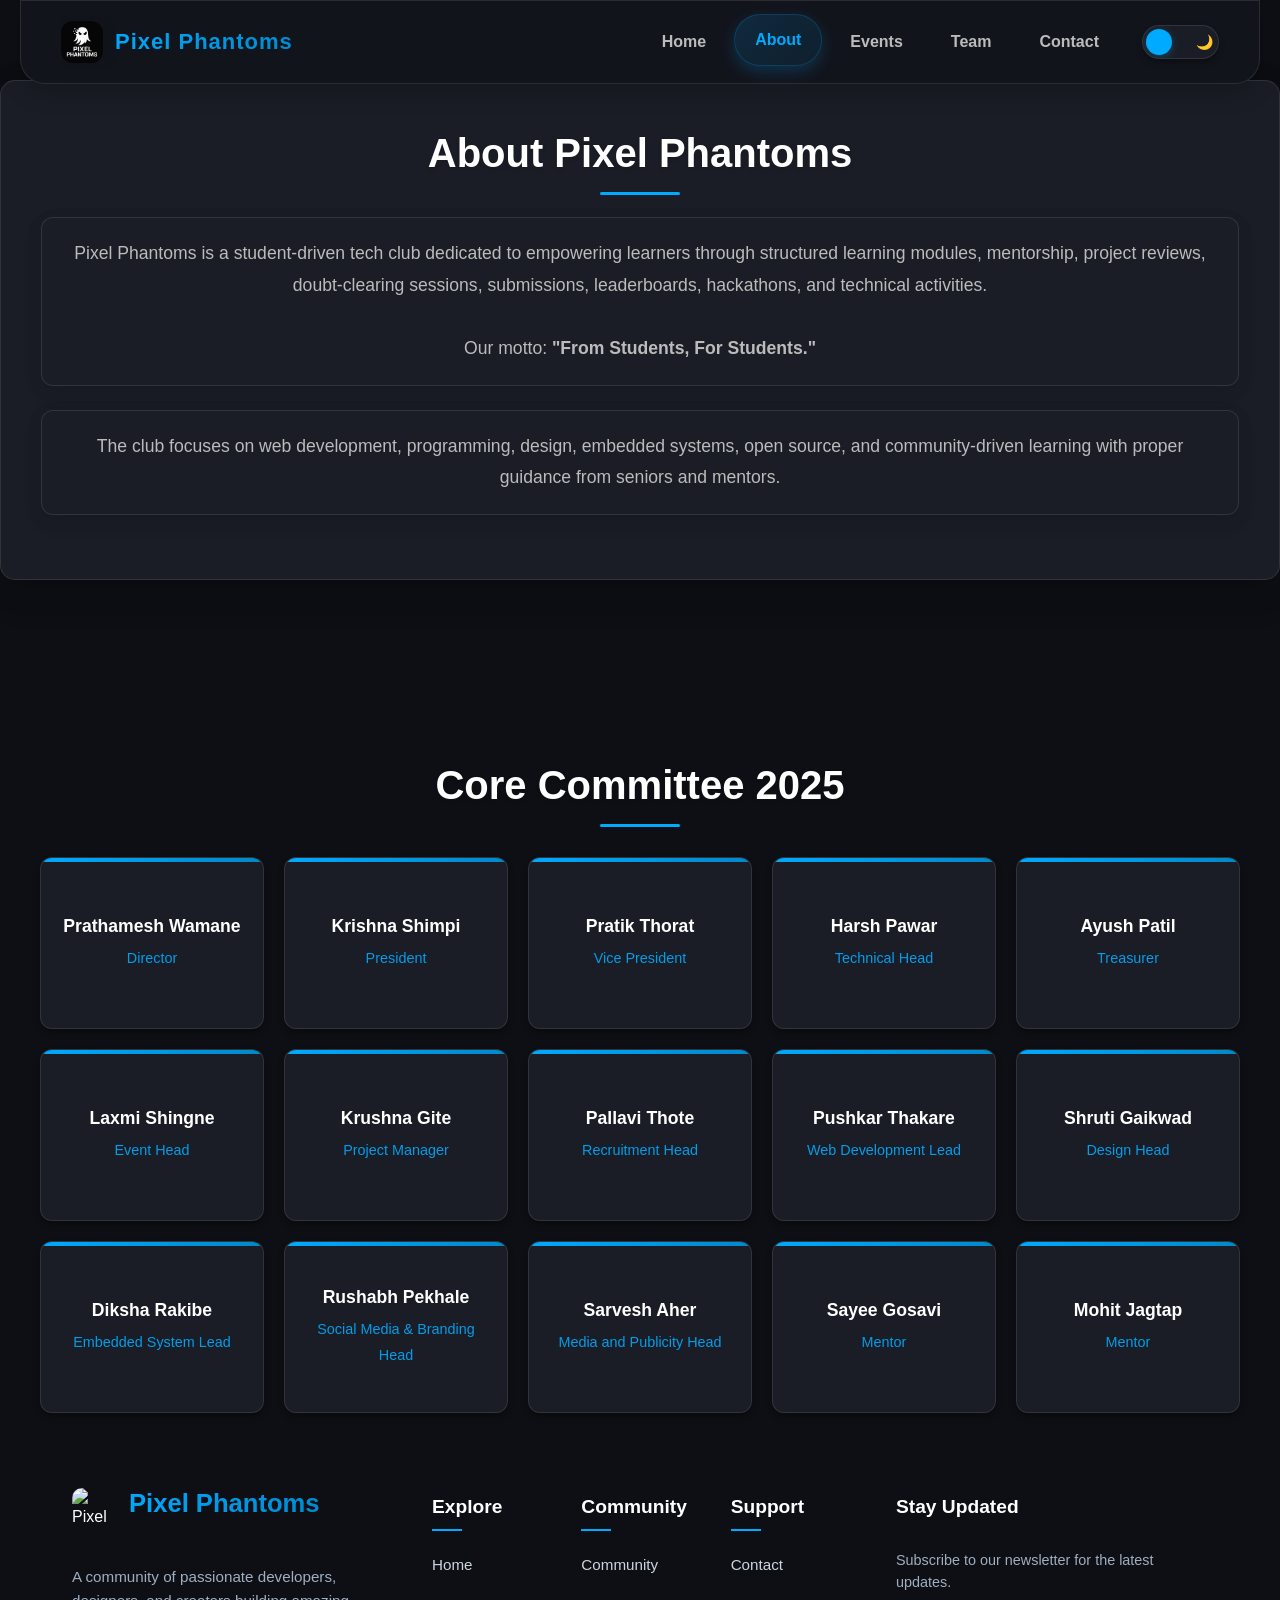
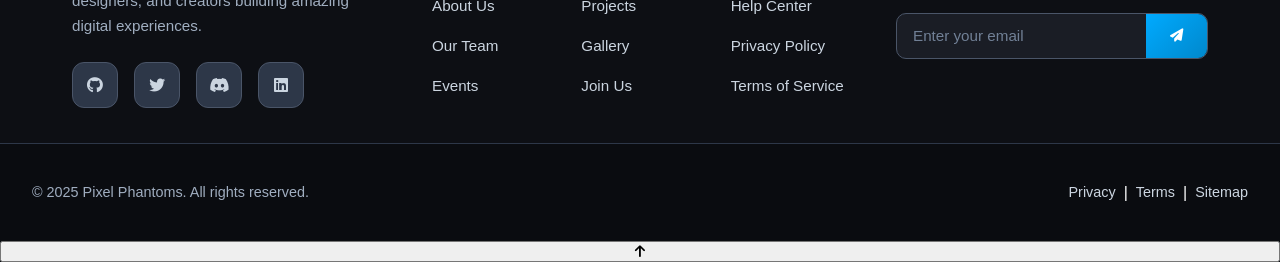
==== about.html @ 5db998ef "Merge branch 'main' into fix/footer_issue" ====
<!DOCTYPE html>
<html lang="en">
<head>
    <meta charset="UTF-8">
    <meta name="viewport" content="width=device-width, initial-scale=1.0">
    <title>Pixel Phantoms | About</title>
    <link rel="icon" href="assets/logo.png">

    <link rel="stylesheet" href="css/style.css">
    <link rel="stylesheet" href="css/about.css">
    <link rel="stylesheet" href="css/back-to-top.css">
    <link rel="stylesheet" href="https://cdnjs.cloudflare.com/ajax/libs/font-awesome/6.4.0/css/all.min.css">
</head>
<body>

<header>
    <nav class="navbar">
        <div class="logo">
            <img src="assets/logo_compressed.png" alt="Pixel Phantoms Logo">
            <span>Pixel Phantoms</span>
        </div>
        <ul class="nav-links">
            <li><a href="index.html">Home</a></li>
            <li><a class="active" href="about.html">About</a></li>
             <li><a href="events.html">Events</a></li>
             <li><a href="team.html">Team</a></li>
            <li><a href="contact.html">Contact</a></li>
            <li>
                <div class="theme-toggle">
                    <input type="checkbox" id="theme-switch" class="theme-switch">
                    <label for="theme-switch" class="theme-label">
                        <div class="toggle-thumb"></div>
                        <span class="sun-icon">☀️</span>
                        <span class="moon-icon">🌙</span>
                    </label>
                </div>
            </li>
        </ul>
    </nav>
</header>

<section class="content">
    <h2>About Pixel Phantoms</h2>
    <p>
        Pixel Phantoms is a student-driven tech club dedicated to empowering learners through
        structured learning modules, mentorship, project reviews, doubt-clearing sessions, submissions,
        leaderboards, hackathons, and technical activities.
        <br><br>
        Our motto: <strong>"From Students, For Students."</strong>
    </p>

    <p>
        The club focuses on web development, programming, design, embedded systems, open source,
        and community-driven learning with proper guidance from seniors and mentors.
    </p>
</section>

<!-- ================= CORE COMMITTEE SECTION ================= -->

<section class="content">
    <h2>Core Committee 2025</h2>

    <div class="committee-grid">

        <div class="member-card">
            <h3>Prathamesh Wamane</h3>
            <p>Director</p>
        </div>

        <div class="member-card">
            <h3>Krishna Shimpi</h3>
            <p>President</p>
        </div>

        <div class="member-card">
            <h3>Pratik Thorat</h3>
            <p>Vice President</p>
        </div>

        <div class="member-card">
            <h3>Harsh Pawar</h3>
            <p>Technical Head</p>
        </div>

        <div class="member-card">
            <h3>Ayush Patil</h3>
            <p>Treasurer</p>
        </div>

        <div class="member-card">
            <h3>Laxmi Shingne</h3>
            <p>Event Head</p>
        </div>

        <div class="member-card">
            <h3>Krushna Gite</h3>
            <p>Project Manager</p>
        </div>

        <div class="member-card">
            <h3>Pallavi Thote</h3>
            <p>Recruitment Head</p>
        </div>

        <div class="member-card">
            <h3>Pushkar Thakare</h3>
            <p>Web Development Lead</p>
        </div>

        <div class="member-card">
            <h3>Shruti Gaikwad</h3>
            <p>Design Head</p>
        </div>

        <div class="member-card">
            <h3>Diksha Rakibe</h3>
            <p>Embedded System Lead</p>
        </div>

        <div class="member-card">
            <h3>Rushabh Pekhale</h3>
            <p>Social Media & Branding Head</p>
        </div>

        <div class="member-card">
            <h3>Sarvesh Aher</h3>
            <p>Media and Publicity Head</p>
        </div>

        <div class="member-card">
            <h3>Sayee Gosavi</h3>
            <p>Mentor</p>
        </div>

        <div class="member-card">
            <h3>Mohit Jagtap</h3>
            <p>Mentor</p>
        </div>

    </div>
</section>

    <div id="footer-placeholder"></div>
    <script src="js/footer.min.js"></script>
    <script>
        renderFooter();
    </script>

<script src="js/theme.min.js"></script>
<script src="js/back-to-top.min.js"></script>
</body>
</html>
---- css/style.css ----
/* CSS VARIABLES FOR THEMES */
:root {
  /* Light theme variables */
  --bg-primary: #f5f7fa;
  --bg-secondary: #ffffff;
  --bg-navbar: rgba(255, 255, 255, 0.95);
  --bg-navbar-scrolled: rgba(255, 255, 255, 0.98);
  --text-primary: #333333;
  --text-secondary: #666666;
  --accent-color: #00aaff;
  --border-color: rgba(0, 0, 0, 0.1);
  --card-bg: #ffffff;
  --input-bg: #ffffff;
  --shadow: 0 4px 6px rgba(0, 0, 0, 0.1);
  --nav-shadow: 0 8px 25px rgba(0, 0, 0, 0.08);
  
  /* Footer Light Theme Variables */
  --footer-bg: #1a1a2e;
  --footer-bg-secondary: #16213e;
  --footer-text: #e6e6e6;
  --footer-text-secondary: #a0aec0;
  --footer-heading: #ffffff;
  --footer-link: #cbd5e0;
  --footer-link-hover: #ffffff;
  --footer-border: #2d3748;
  --social-bg: #2d3748;
  --social-bg-hover: #4a5568;
  --social-icon: #cbd5e0;
  --social-icon-hover: #ffffff;
  --social-border: #4a5568;
  --footer-input-bg: #2d3748;
  --input-border: #4a5568;
  --input-text: #e2e8f0;
  --input-placeholder: #718096;
  --accent-primary: #667eea;
  --accent-secondary: #764ba2;
}

[data-theme="dark"] {
  /* Dark theme variables */
  --bg-primary: #0d0f14;
  --bg-secondary: #13161d;
  --bg-navbar: rgba(19, 22, 29, 0.95);
  --bg-navbar-scrolled: rgba(19, 22, 29, 0.98);
  --text-primary: #ffffff;
  --text-secondary: #bbbbbb;
  --accent-color: #00aaff;
  --border-color: rgba(255, 255, 255, 0.1);
  --card-bg: #1a1d25;
  --input-bg: #1a1d25;
  --shadow: 0 4px 6px rgba(0, 0, 0, 0.3);
  --nav-shadow: 0 8px 25px rgba(0, 0, 0, 0.2);
  
  /* Footer Dark Theme Variables */
  --footer-bg: #0f1419;
  --footer-bg-secondary: #1a202c;
  --footer-text: #e2e8f0;
  --footer-text-secondary: #a0aec0;
  --footer-heading: #ffffff;
  --footer-link: #cbd5e0;
  --footer-link-hover: #ffffff;
  --footer-border: #2d3748;
  --social-bg: #2d3748;
  --social-bg-hover: #4a5568;
  --social-icon: #cbd5e0;
  --social-icon-hover: #ffffff;
  --social-border: #4a5568;
  --footer-input-bg: #2d3748;
  --input-border: #4a5568;
  --input-text: #e2e8f0;
  --input-placeholder: #718096;
  --accent-primary: #00aaff;
  --accent-secondary: #0088cc;
}

/* GENERAL */
body {
    margin: 0;
    padding: 0;
    font-family: 'Segoe UI', Tahoma, Geneva, Verdana, sans-serif;
    background: var(--bg-primary);
    color: var(--text-primary);
    transition: background-color var(--animation-slow) ease, color var(--animation-slow) ease;
    display: flex;
    flex-direction: column;
    min-height: 100vh;
    line-height: 1.6;
}

/* Prevent body scroll when mobile menu is open */
body.mobile-menu-open {
    overflow: hidden;
    position: fixed;
    width: 100%;
    height: 100%;
}

/* MAIN CONTENT WRAPPER */
.main-content {
    flex: 1;
}

/* NAVBAR - UPDATED WITH CURVED DESIGN AND ANIMATIONS */
.navbar {
    display: flex;
    justify-content: space-between;
    align-items: center;
    background: var(--bg-navbar);
    padding: 15px 40px;
    position: fixed;
    top: 0;
    left: 0;
    right: 0;
    z-index: 1000;
    transition: all var(--animation-slow) cubic-bezier(0.4, 0, 0.2, 1);
    backdrop-filter: blur(15px);
    -webkit-backdrop-filter: blur(15px);
    border-bottom-left-radius: 25px;
    border-bottom-right-radius: 25px;
    box-shadow: var(--nav-shadow);
    border: 1px solid var(--border-color);
    margin: 0 20px;
    width: calc(100% - 40px);
    box-sizing: border-box;
    transform: translateY(0);
}

/* Navbar scroll effect */
.navbar.scrolled {
    background: var(--bg-navbar-scrolled);
    padding: 12px 40px;
    border-bottom-left-radius: 20px;
    border-bottom-right-radius: 20px;
    box-shadow: 0 10px 30px rgba(0, 0, 0, 0.15);
    transform: translateY(0);
}

/* Logo with animation */
.logo {
    display: flex;
    align-items: center;
    gap: 12px;
    position: relative;
    overflow: hidden;
    padding: 5px 0;
}

.logo::before {
    content: '';
    position: absolute;
    bottom: 0;
    left: 0;
    width: 0;
    height: 2px;
    background: linear-gradient(90deg, var(--accent-color), #0088cc);
    transition: width var(--animation-slow) ease;
}

.logo:hover::before {
    width: 100%;
}

.logo img {
    width: 42px;
    height: 42px;
    border-radius: 12px;
    transition: all var(--animation-slow) cubic-bezier(0.4, 0, 0.2, 1);
    filter: drop-shadow(0 4px 8px rgba(0, 0, 0, 0.1));
}

.logo:hover img {
    transform: scale(1.1) rotate(5deg);
    filter: drop-shadow(0 6px 12px rgba(0, 170, 255, 0.3));
}

.logo span {
    font-size: 22px;
    font-weight: 700;
    letter-spacing: 1px;
    background: linear-gradient(135deg, var(--accent-color), #0088cc);
    -webkit-background-clip: text;
    -webkit-text-fill-color: transparent;
    background-clip: text;
    transition: all var(--animation-medium) ease;
}

.logo:hover span {
    letter-spacing: 1.2px;
}

/* Navigation Links with Curved Design */
.nav-links {
    display: flex;
    list-style: none;
    gap: 8px;
    align-items: center;
    margin: 0;
    padding: 0;
    position: relative;
}

.nav-links li {
    position: relative;
}

.nav-links a {
    color: var(--text-secondary);
    text-decoration: none;
    font-size: 16px;
    font-weight: 600;
    transition: all var(--animation-slow) cubic-bezier(0.4, 0, 0.2, 1);
    padding: 12px 20px;
    border-radius: 50px;
    position: relative;
    overflow: hidden;
    display: flex;
    align-items: center;
    gap: 8px;
}

.nav-links a::before {
    content: '';
    position: absolute;
    top: 0;
    left: -100%;
    width: 100%;
    height: 100%;
    background: linear-gradient(90deg, transparent, rgba(0, 170, 255, 0.1), transparent);
    transition: left 0.6s ease;
}

.nav-links a:hover::before {
    left: 100%;
}

.nav-links a:hover,
.nav-links .active {
    color: var(--accent-color);
    background: rgba(0, 170, 255, 0.08);
    transform: translateY(-2px);
    box-shadow: 0 6px 15px rgba(0, 170, 255, 0.2);
}

.nav-links .active {
    background: linear-gradient(135deg, rgba(0, 170, 255, 0.15), rgba(0, 136, 204, 0.1));
    border: 1px solid rgba(0, 170, 255, 0.2);
}

/* Navbar Icons */
.nav-icon {
    font-size: 18px;
    transition: transform var(--animation-medium) ease;
}

.nav-links a:hover .nav-icon {
    transform: scale(1.2) rotate(10deg);
}

/* HAMBURGER BUTTON */
.hamburger {
    display: none; /* shown only on small screens */
    align-items: center;
    justify-content: center;
    flex-direction: column;
    gap: 6px;
    width: 48px;
    height: 40px;
    background: var(--card-bg);
    border-radius: 10px;
    border: 1px solid var(--border-color);
    cursor: pointer;
    padding: 6px;
    box-shadow: var(--shadow);
}

.hamburger .bar {
    display: block;
    width: 24px;
    height: 3px;
    background: var(--text-secondary);
    border-radius: 2px;
    transition: transform 0.28s cubic-bezier(0.4,0,0.2,1), opacity var(--animation-fast) ease;
    transform-origin: center;
}

/* Open state: animate into an X */
.hamburger.open .bar:nth-child(1) {
    transform: translateY(9px) rotate(45deg);
}
.hamburger.open .bar:nth-child(2) {
    opacity: 0;
    transform: scaleX(0);
}
.hamburger.open .bar:nth-child(3) {
    transform: translateY(-9px) rotate(-45deg);
}

/* MOBILE RESPONSIVE NAV */
@media (max-width: 768px) {
    .navbar {
        padding: 12px 18px;
    }

    /* Show hamburger, hide large horizontal layout */
    .hamburger {
        display: flex;
    }

    /* Enhanced mobile nav-links with scroll prevention */
    .nav-links {
        position: fixed;
        top: 80px;
        left: 10px;
        right: 10px;
        background: var(--bg-navbar);
        flex-direction: column;
        gap: 12px;
        padding: 20px;
        border-radius: 16px;
        box-shadow: 0 15px 40px rgba(0, 0, 0, 0.25);
        transform-origin: top center;
        transform: translateY(-10px) scaleY(0.9);
        opacity: 0;
        pointer-events: none;
        transition: all 0.25s cubic-bezier(0.4, 0, 0.2, 1);
        z-index: 999;
        max-height: 0;
        border: 1px solid var(--border-color);
        backdrop-filter: blur(20px);
        -webkit-backdrop-filter: blur(20px);
        overflow: hidden;
    }

    .nav-links.open {
        max-height: calc(100vh - 100px);
        overflow-y: auto;
        overscroll-behavior: contain;
        -webkit-overflow-scrolling: touch;
        transform: translateY(0) scaleY(1);
        opacity: 1;
        pointer-events: auto;
        animation: slideDownFade 0.3s ease-out forwards;
    }

    /* Animation for mobile menu */
    @keyframes slideDownFade {
        from {
            opacity: 0;
            transform: translateY(-20px) scaleY(0.95);
        }
        to {
            opacity: 1;
            transform: translateY(0) scaleY(1);
        }
    }

    /* Scrollbar styling for mobile menu */
    .nav-links::-webkit-scrollbar {
        width: 4px;
    }
    
    .nav-links::-webkit-scrollbar-thumb {
        background: var(--accent-color);
        border-radius: 2px;
        opacity: 0.5;
    }
    
    .nav-links::-webkit-scrollbar-track {
        background: transparent;
    }

    .nav-links li {
        width: 100%;
    }

    .nav-links a {
        display: block;
        padding: 12px 16px;
        font-size: 18px;
        border-radius: 8px;
    }

    /* Keep theme toggle aligned in mobile menu */
    .theme-toggle { 
        justify-content: flex-start; 
        margin-left: 0;
    }
}

/* THEME TOGGLE - ENHANCED */

.theme-toggle {
    display: flex;
    align-items: center;
    margin-left: 15px;
}

.theme-switch {
    display: none;
}

.theme-label {
    position: relative;
    display: flex;
    align-items: center;
    justify-content: space-between;
    width: 65px;
    height: 32px;
    background: var(--card-bg);
    border-radius: 50px;
    cursor: pointer;
    border: 1px solid var(--border-color);
    transition: all var(--animation-slow) cubic-bezier(0.4, 0, 0.2, 1);
    box-shadow: var(--shadow);
    padding: 0 5px;
    overflow: hidden;
    /* Safari-specific hardware acceleration */
    -webkit-transform: translateZ(0);
    transform: translateZ(0);
    /* Prevent tap highlight on iOS */
    -webkit-tap-highlight-color: transparent;
}

.theme-label::before {
    content: '';
    position: absolute;
    top: 0;
    left: 0;
    width: 100%;
    height: 100%;
    background: linear-gradient(135deg, var(--accent-color), #0088cc);
    opacity: 0;
    transition: opacity var(--animation-medium) ease;
    /* Safari prefix */
    -webkit-transition: opacity var(--animation-medium) ease;
}

.theme-label:hover::before {
    opacity: 0.1;
}

.toggle-thumb {
    position: absolute;
    width: 26px;
    height: 26px;
    background: var(--accent-color);
    border-radius: 50%;
    left: 3px;
    /* Enhanced cross-browser transition with Safari prefixes */
    transition: transform var(--animation-slow) cubic-bezier(0.68, -0.55, 0.27, 1.55);
    -webkit-transition: transform var(--animation-slow) cubic-bezier(0.68, -0.55, 0.27, 1.55);
    -moz-transition: transform var(--animation-slow) cubic-bezier(0.68, -0.55, 0.27, 1.55);
    -o-transition: transform var(--animation-slow) cubic-bezier(0.68, -0.55, 0.27, 1.55);
    z-index: 2;
    box-shadow: 0 2px 8px rgba(0, 170, 255, 0.3);
    /* Hardware acceleration for smooth animation on Safari */
    -webkit-transform: translateZ(0);
    transform: translateZ(0);
    /* Prevent flickering on Safari */
    -webkit-backface-visibility: hidden;
    backface-visibility: hidden;
    -webkit-perspective: 1000;
    perspective: 1000;
}

.sun-icon, .moon-icon {
    position: relative;
    font-size: 14px;
    /* Enhanced cross-browser transitions */
    transition: all var(--animation-slow) ease;
    -webkit-transition: all var(--animation-slow) ease;
    -moz-transition: all var(--animation-slow) ease;
    -o-transition: all var(--animation-slow) ease;
    z-index: 1;
    /* Prevent flickering */
    -webkit-backface-visibility: hidden;
    backface-visibility: hidden;
}

.sun-icon {
    color: #ffa500;
    opacity: 0;
    transform: scale(0.8);
    -webkit-transform: scale(0.8);
}

.moon-icon {
    color: #e2e8f0;
    opacity: 1;
    transform: scale(1);
    -webkit-transform: scale(1);
}

/* Checked state - enhanced for Safari */
.theme-switch:checked + .theme-label .toggle-thumb {
    transform: translateX(33px);
    -webkit-transform: translateX(33px);
    -moz-transform: translateX(33px);
    -ms-transform: translateX(33px);
}

.theme-switch:checked + .theme-label .sun-icon {
    opacity: 1;
    transform: scale(1) rotate(360deg);
    -webkit-transform: scale(1) rotate(360deg);
    -moz-transform: scale(1) rotate(360deg);
    -ms-transform: scale(1) rotate(360deg);
}

.theme-switch:checked + .theme-label .moon-icon {
    opacity: 0;
    transform: scale(0.8) rotate(-360deg);
    -webkit-transform: scale(0.8) rotate(-360deg);
    -moz-transform: scale(0.8) rotate(-360deg);
    -ms-transform: scale(0.8) rotate(-360deg);
}

/* Safari-specific fixes for smoother animations */
@media not all and (min-resolution:.001dpcm) { 
    @supports (-webkit-appearance:none) {
        /* Safari-only styles */
        .toggle-thumb {
            -webkit-transition-timing-function: cubic-bezier(0.68, -0.55, 0.27, 1.55);
        }
        
        .theme-label {
            -webkit-transition-property: background, border-color, box-shadow;
            transition-property: background, border-color, box-shadow;
        }
    }
}

/* iOS specific fixes */
@supports (-webkit-touch-callout: none) {
    .theme-label {
        /* iOS tap highlight removal */
        -webkit-tap-highlight-color: transparent;
        /* Prevent text selection */
        -webkit-user-select: none;
        user-select: none;
    }
    
    .toggle-thumb {
        /* iOS animation smoothing */
        -webkit-transform: translate3d(0, 0, 0);
        transform: translate3d(0, 0, 0);
    }
}

/* HERO SECTION - ADJUSTED FOR FIXED NAVBAR */
.hero {
    text-align: center;
    padding: 180px 20px 120px;
    background: var(--bg-primary);
    margin-top: 0;
}

.hero h1 {
    font-size: 3.5rem;
    margin-bottom: 1rem;
    font-weight: 700;
    background: linear-gradient(135deg, var(--accent-color), #0088cc);
    -webkit-background-clip: text;
    -webkit-text-fill-color: transparent;
    background-clip: text;
}

.hero p {
    font-size: 1.4rem;
    color: var(--text-secondary);
    margin: 0;
}

/* Hero Buttons */
.hero-buttons {
    margin-top: 30px;
    display: flex;
    gap: 15px;
    justify-content: center;
}

.btn-primary, .btn-secondary {
    padding: 12px 30px;
    border-radius: 50px;
    text-decoration: none;
    font-weight: 600;
    transition: transform var(--animation-medium) ease, box-shadow var(--animation-medium) ease;
}

.btn-primary {
    background: var(--accent-color);
    color: white;
    box-shadow: 0 4px 15px rgba(0, 170, 255, 0.3);
}

.btn-secondary {
    background: transparent;
    border: 2px solid var(--accent-color);
    color: var(--accent-color);
}

.btn-primary:hover, .btn-secondary:hover {
    transform: translateY(-3px);
    box-shadow: 0 6px 20px rgba(0, 170, 255, 0.4);
}

.btn-secondary:hover {
    background: var(--accent-color);
    color: white;
}

/* CONTENT SECTION */
.content {
    max-width: 1200px;
    margin: 60px auto;
    padding: 0 20px;
}

.content h2 {
    font-size: 2.5rem;
    margin-bottom: 2rem;
    text-align: center;
    color: var(--text-primary);
    position: relative;
}

.content h2::after {
    content: '';
    position: absolute;
    bottom: -10px;
    left: 50%;
    transform: translateX(-50%);
    width: 80px;
    height: 3px;
    background: var(--accent-color);
    border-radius: 2px;
}

.content p {
    font-size: 1.1rem;
    line-height: 1.8;
    color: var(--text-secondary);
    margin-bottom: 1.5rem;
    text-align: center;
}

/* CONTACT FORM */
.contact-box {
    background: var(--card-bg);
    padding: 30px 40px;
    border-radius: 12px;
    box-shadow: var(--shadow);
    max-width: 800px;
    margin: 0 auto;
    border: 1px solid var(--border-color);
    height: auto;
    min-height: 400px;
}

.contact-box form {
    display: flex;
    flex-direction: column;
    gap: 16px;
    height: 100%;
}

.contact-box label {
    font-weight: 600;
    color: var(--text-primary);
    margin-bottom: 5px;
    font-size: 1rem;
}

.contact-box input,
.contact-box textarea {
    padding: 12px 16px;
    border: 2px solid var(--border-color);
    border-radius: 8px;
    background: var(--input-bg);
    color: var(--text-primary);
    transition: all var(--animation-medium) ease;
    font-size: 1rem;
    font-family: inherit;
    width: 100%;
    box-sizing: border-box;
}

.contact-box input:focus,
.contact-box textarea:focus {
    outline: none;
    border-color: var(--accent-color);
    box-shadow: 0 0 0 3px rgba(0, 170, 255, 0.1);
    transform: translateY(-2px);
}

.contact-box textarea {
    min-height: 100px;
    resize: vertical;
}

.contact-box button {
    padding: 14px 32px;
    background: var(--accent-color);
    color: white;
    border: none;
    font-size: 1.1rem;
    font-weight: 600;
    border-radius: 8px;
    cursor: pointer;
    transition: all var(--animation-medium) ease;
    margin-top: 10px;
    width: 100%;
}

.contact-box button:hover {
    background: #0088cc;
    transform: translateY(-2px);
    box-shadow: 0 6px 20px rgba(0, 170, 255, 0.3);
}

/* COMMITTEE GRID */
.committee-grid {
    display: grid;
    grid-template-columns: repeat(5, 1fr);
    grid-template-rows: repeat(3, auto);
    gap: 20px;
    margin-top: 40px;
}

.member-card {
    background: var(--card-bg);
    padding: 25px 20px;
    border-radius: 12px;
    text-align: center;
    border: 1px solid var(--border-color);
    transition: all var(--animation-medium) ease;
    box-shadow: var(--shadow);
    position: relative;
    overflow: hidden;
    min-height: 120px;
    display: flex;
    flex-direction: column;
    justify-content: center;
    align-items: center;
}

.member-card::before {
    content: '';
    position: absolute;
    top: 0;
    left: 0;
    right: 0;
    height: 4px;
    background: linear-gradient(135deg, var(--accent-color), #0088cc);
}

.member-card:hover {
    transform: translateY(-8px);
    border-color: var(--accent-color);
    box-shadow: 0 12px 30px rgba(0, 0, 0, 0.15);
}

.member-card h3 {
    margin: 0 0 8px 0;
    color: var(--text-primary);
    font-size: 1.1rem;
    font-weight: 600;
    line-height: 1.3;
}

.member-card p {
    color: var(--accent-color);
    font-size: 0.9rem;
    font-weight: 500;
    margin: 0;
    opacity: 0.9;
}

/* PROJECT LEAD CARD */
.project-lead-card {
    background: var(--card-bg);
    border: 1px solid var(--border-color);
    border-radius: 20px;
    padding: 30px;
    text-align: center;
    box-shadow: var(--shadow);
    transition: transform 0.35s ease, box-shadow 0.35s ease, border-color 0.35s ease;
    cursor: pointer;
}

.project-lead-card:hover {
    transform: translateY(-12px) scale(1.03);
    box-shadow: 0 18px 40px rgba(0, 170, 255, 0.22);
    border-color: var(--accent-color);
}

.project-lead-card img {
    width: 100px;
    height: 100px;
    border-radius: 50%;
    transition: transform 0.35s ease;
}

.project-lead-card:hover img {
    transform: scale(1.08);
}

/* Features Grid (For the new section) */
.features-grid {
    display: grid;
    grid-template-columns: repeat(auto-fit, minmax(250px, 1fr));
    gap: 30px;
    margin-top: 40px;
}

.feature-card {
    background: var(--card-bg);
    padding: 30px;
    border-radius: 15px;
    text-align: center;
    border: 1px solid var(--border-color);
    box-shadow: var(--shadow);
    transition: transform var(--animation-medium) ease;
}

.feature-card:hover {
    transform: translateY(-10px); /* Hover float effect */
    border-color: var(--accent-color);
}

.feature-icon {
    font-size: 2.5rem;
    color: var(--accent-color);
    margin-bottom: 20px;
}

/* Lift-up hover effect for seminar cards */
.seminar-card.reveal-card {
    transition: transform var(--animation-medium) ease, box-shadow var(--animation-medium) ease, border-color var(--animation-medium) ease;
    cursor: pointer;
}

.seminar-card.reveal-card:hover {
    transform: translateY(-12px) scale(1.03);
    box-shadow: 0 15px 30px rgba(0, 170, 255, 0.25);
    border-color: var(--accent-color);
}

/* Optional: image lift inside card */
.seminar-card.reveal-card img {
    transition: transform var(--animation-medium) ease;
}

.seminar-card.reveal-card:hover img {
    transform: scale(1.05);
}

/* =========================================
   8. LEADERBOARD PREVIEW (ENHANCED) - TOUCH FIXED
   ========================================= */
.leaderboard-preview {
    padding: 100px 0;
    background: var(--bg-primary);
    border-top: 1px solid var(--border-color);
    position: relative;
    overflow: hidden;
}

/* Background aesthetic element */
.leaderboard-preview::before {
    content: '';
    position: absolute;
    top: -50%; left: -50%;
    width: 200%; height: 200%;
    background: radial-gradient(circle, rgba(0, 170, 255, 0.03) 0%, transparent 60%);
    animation: rotateHero 30s linear infinite;
    z-index: 0;
    pointer-events: none;
}

.lb-layout {
    display: grid;
    grid-template-columns: 1.5fr 1fr; /* Leaderboard gets more space */
    gap: 40px;
    margin-top: 50px;
    position: relative;
    z-index: 2;
    max-width: 1200px;
    margin-left: auto;
    margin-right: auto;
    padding: 0 20px;
}

/* --- LEFT: LEADERBOARD TABLE --- */
.lb-main {
    background: var(--card-bg);
    border: 1px solid var(--border-color);
    border-radius: 16px;
    overflow: hidden;
    box-shadow: 0 10px 40px rgba(0,0,0,0.2);
    backdrop-filter: blur(10px);
}

.lb-header {
    display: grid;
    grid-template-columns: 0.5fr 2fr 1fr;
    padding: 20px 30px;
    background: rgba(0, 0, 0, 0.2);
    color: var(--text-secondary);
    font-size: 0.85rem;
    font-weight: 800;
    letter-spacing: 1.5px;
    border-bottom: 1px solid var(--border-color);
}

.text-right { 
    text-align: right; 
}

.lb-row {
    display: grid;
    grid-template-columns: 0.5fr 2fr 1fr;
    padding: 25px 30px;
    align-items: center;
    border-bottom: 1px solid var(--border-color);
    transition: all 0.3s cubic-bezier(0.25, 0.8, 0.25, 1);
    position: relative;
    cursor: pointer;
    /* Add tap target size for touch devices */
    min-height: 60px;
    -webkit-tap-highlight-color: transparent;
    -webkit-touch-callout: none;
    -webkit-user-select: none;
    user-select: none;
}

/* Hover effect for desktop */
.lb-row:hover {
    background: rgba(0, 170, 255, 0.05);
    transform: scale(1.01);
    z-index: 5;
    box-shadow: 0 5px 20px rgba(0,0,0,0.1);
}

/* TOUCH-FRIENDLY FIX: Active state for touch devices */
.lb-row:active {
    background: rgba(0, 170, 255, 0.08);
    transform: scale(0.99);
    transition: transform 0.1s ease, background 0.1s ease;
}

/* Enhanced for devices that support hover (desktop) */
@media (hover: hover) and (pointer: fine) {
    .lb-row:hover {
        background: rgba(0, 170, 255, 0.05);
        transform: scale(1.01);
        z-index: 5;
        box-shadow: 0 5px 20px rgba(0,0,0,0.1);
    }
}

/* Touch device specific styles */
@media (hover: none) and (pointer: coarse) {
    .lb-row {
        /* Larger tap targets */
        padding: 20px 30px;
        min-height: 70px;
    }
    
    .lb-row:active {
        background: rgba(0, 170, 255, 0.1);
        transform: scale(0.98);
    }
    
    /* Add visual feedback for touch */
    .lb-row.touch-active {
        background: rgba(0, 170, 255, 0.12);
        box-shadow: inset 0 0 0 2px rgba(0, 170, 255, 0.2);
    }
}

.lb-rank-badge {
    font-size: 1.5rem;
    font-weight: 800;
    color: var(--text-secondary);
    width: 40px;
    height: 40px;
    display: flex;
    align-items: center;
    justify-content: center;
    border-radius: 50%;
    background: rgba(255,255,255,0.05);
}

/* Rank specific glows */
.rank-1 .lb-rank-badge { 
    color: #FFD700; 
    background: rgba(255, 215, 0, 0.1); 
    box-shadow: 0 0 15px rgba(255, 215, 0, 0.3); 
}
.rank-2 .lb-rank-badge { 
    color: #C0C0C0; 
    background: rgba(192, 192, 192, 0.1); 
    box-shadow: 0 0 15px rgba(192, 192, 192, 0.3); 
}
.rank-3 .lb-rank-badge { 
    color: #CD7F32; 
    background: rgba(205, 127, 50, 0.1); 
    box-shadow: 0 0 15px rgba(205, 127, 50, 0.3); 
}

.lb-user-info {
    display: flex;
    flex-direction: column;
}

.lb-username {
    font-size: 1.2rem;
    font-weight: 700;
    color: var(--text-primary);
}

.lb-stats {
    font-size: 0.75rem;
    color: var(--text-secondary);
    margin-top: 4px;
}

.lb-league-tag {
    font-size: 0.75rem;
    text-transform: uppercase;
    letter-spacing: 1px;
    margin-top: 4px;
    font-weight: 600;
    display: inline-block;
}

.lb-xp-val {
    text-align: right;
    font-family: 'Courier New', monospace;
    font-weight: bold;
    font-size: 1.1rem;
    color: var(--accent-color);
}

.lb-loader { 
    padding: 40px; 
    text-align: center; 
    color: var(--text-secondary); 
    animation: blink 1.5s infinite; 
}

.lb-footer-enhanced {
    padding: 15px 30px;
    background: rgba(0, 0, 0, 0.1);
    border-top: 1px solid var(--border-color);
    font-size: 0.7rem;
    color: var(--text-secondary);
}

.lb-scoring-info {
    display: flex;
    justify-content: space-between;
    flex-wrap: wrap;
    gap: 10px;
}

.scoring-item {
    background: rgba(0, 170, 255, 0.1);
    padding: 3px 8px;
    border-radius: 4px;
    border: 1px solid rgba(0, 170, 255, 0.2);
}

/* --- RIGHT: LEAGUE SYSTEM CARDS --- */
.league-system {
    display: flex;
    flex-direction: column;
    gap: 15px;
}

.sys-header {
    margin: 0 0 15px;
    font-size: 1rem;
    color: var(--text-secondary);
    letter-spacing: 2px;
}

.league-card {
    display: flex;
    align-items: center;
    gap: 20px;
    background: var(--card-bg);
    padding: 20px;
    border-radius: 12px;
    border: 1px solid var(--border-color);
    transition: transform 0.3s;
    position: relative;
    overflow: hidden;
    cursor: pointer;
}

/* Touch-friendly league cards */
.league-card:active {
    transform: translateX(5px);
    background: var(--bg-secondary);
    transition: transform 0.1s ease, background 0.1s ease;
}

@media (hover: hover) and (pointer: fine) {
    .league-card:hover {
        transform: translateX(10px);
    }
}

@media (hover: none) and (pointer: coarse) {
    .league-card {
        padding: 18px;
        min-height: 70px;
    }
    
    .league-card:active {
        transform: translateX(8px) scale(0.98);
        box-shadow: 0 5px 15px rgba(0,0,0,0.1);
    }
}

.league-icon {
    width: 50px; 
    height: 50px;
    border-radius: 12px;
    display: flex;
    align-items: center;
    justify-content: center;
    font-size: 1.5rem;
    background: var(--bg-primary);
    flex-shrink: 0;
}

.league-info h4 { 
    margin: 0 0 5px; 
    color: var(--text-primary); 
    font-size: 1rem; 
}
.league-info p { 
    margin: 0; 
    color: var(--text-secondary); 
    font-size: 0.85rem; 
}
.xp-req { 
    font-size: 0.75rem; 
    opacity: 0.7; 
    margin-left: 10px; 
    border: 1px solid var(--border-color); 
    padding: 2px 6px; 
    border-radius: 4px; 
}

/* League Colors */
.gold { 
    border-left: 4px solid #FFD700; 
}
.gold .league-icon { 
    color: #FFD700; 
    background: rgba(255, 215, 0, 0.1); 
}

.silver { 
    border-left: 4px solid #C0C0C0; 
}
.silver .league-icon { 
    color: #C0C0C0; 
    background: rgba(192, 192, 192, 0.1); 
}

.bronze { 
    border-left: 4px solid #CD7F32; 
}
.bronze .league-icon { 
    color: #CD7F32; 
    background: rgba(205, 127, 50, 0.1); 
}

.rookie { 
    border-left: 4px solid #00aaff; 
}
.rookie .league-icon { 
    color: #00aaff; 
    background: rgba(0, 170, 255, 0.1); 
}

/* Footer */
.lb-footer {
    margin-top: 30px;
    text-align: center;
    color: var(--text-secondary);
    font-size: 0.9rem;
    opacity: 0.7;
}

/* NEW COMPREHENSIVE FOOTER STYLES - FIXED WIDTH */
.site-footer {
    background: linear-gradient(135deg, var(--footer-bg) 0%, var(--footer-bg-secondary) 100%);
    color: var(--footer-text);
    padding: 4rem 0 0;
    margin-top: auto;
    border-top: 1px solid var(--footer-border);
    width: 100%;
    box-sizing: border-box;
    position: relative;
    overflow: hidden;
}

.site-footer::before {
    content: '';
    position: absolute;
    top: 0;
    left: 0;
    right: 0;
    height: 2px;
    background: linear-gradient(90deg, var(--accent-primary), var(--accent-secondary));
    animation: shimmer 3s ease-in-out infinite;
}

.footer-container {
    max-width: 100%;
    margin: 0;
    padding: 0;
    width: 100%;
    box-sizing: border-box;
}

/* Footer Content Layout */
.footer-content {
    display: grid;
    grid-template-columns: 1.5fr 2fr 1.5fr;
    gap: 3rem;
    margin-bottom: 2rem;
    max-width: 1200px;
    margin: 0 auto 2rem;
    padding: 0 2rem;
    animation: slideUpFade 0.8s ease-out;
    box-sizing: border-box;
}

/* Brand Section */
.footer-brand {
    display: flex;
    flex-direction: column;
    gap: 1.5rem;
    animation: slideInLeft 0.8s ease-out 0.2s both;
}

.footer-logo {
    display: flex;
    align-items: center;
    gap: 0.75rem;
    margin-bottom: 0.5rem;
}

.footer-logo img {
    margin-top: 15px;
    width: 45px;
    height: 45px;
    border-radius: 10px;
    animation: float 3s ease-in-out infinite;
    transition: transform var(--animation-medium) ease;
}

.footer-logo:hover img {
    transform: scale(1.1) rotate(5deg);
}

.brand-name {
    font-size: 1.6rem;
    font-weight: 700;
    background: linear-gradient(135deg, var(--accent-primary) 0%, var(--accent-secondary) 100%);
    -webkit-background-clip: text;
    -webkit-text-fill-color: transparent;
    background-clip: text;
    animation: colorShift 4s ease-in-out infinite;
}

.footer-description {
    line-height: 1.6;
    color: var(--footer-text-secondary);
    margin: 0;
    font-size: 0.95rem;
}

.social-links {
    display: flex;
    gap: 1rem;
}

.social-link {
    display: flex;
    align-items: center;
    justify-content: center;
    width: 44px;
    height: 44px;
    background: var(--social-bg);
    border-radius: 12px;
    color: var(--social-icon);
    text-decoration: none;
    transition: all var(--animation-slow) cubic-bezier(0.4, 0, 0.2, 1);
    border: 1px solid var(--social-border);
    position: relative;
    overflow: hidden;
}

.social-link::before {
    content: '';
    position: absolute;
    top: 0;
    left: -100%;
    width: 100%;
    height: 100%;
    background: linear-gradient(90deg, transparent, rgba(255,255,255,0.2), transparent);
    transition: left 0.5s;
}

.social-link:hover::before {
    left: 100%;
}

.social-link:hover {
    background: var(--social-bg-hover);
    color: var(--social-icon-hover);
    transform: translateY(-3px) scale(1.1);
    box-shadow: 0 8px 20px rgba(0, 0, 0, 0.3);
}

/* Link Groups */
.footer-links {
    display: grid;
    grid-template-columns: repeat(3, 1fr);
    gap: 2rem;
    animation: slideUpFade 0.8s ease-out 0.4s both;
}

.link-group-title {
    font-size: 1.2rem;
    font-weight: 600;
    margin-bottom: 1.2rem;
    color: var(--footer-heading);
    position: relative;
    padding-bottom: 0.5rem;
}

.link-group-title::after {
    content: '';
    position: absolute;
    bottom: 0;
    left: 0;
    width: 30px;
    height: 2px;
    background: var(--accent-primary);
    transition: width var(--animation-medium) ease;
}

.link-group:hover .link-group-title::after {
    width: 50px;
}

.link-list {
    list-style: none;
    padding: 0;
    margin: 0;
}

.link-list li {
    margin-bottom: 0.6rem;
    transform: translateX(0);
    transition: transform var(--animation-medium) ease;
}

.link-list li:hover {
    transform: translateX(5px);
}

.link-list a {
    color: var(--footer-link);
    text-decoration: none;
    transition: all var(--animation-medium) ease;
    font-size: 0.95rem;
    display: block;
    padding: 0.2rem 0;
    position: relative;
}

.link-list a::before {
    content: '';
    position: absolute;
    bottom: 0;
    left: 0;
    width: 0;
    height: 1px;
    background: var(--accent-primary);
    transition: width var(--animation-medium) ease;
}

.link-list a:hover {
    color: var(--footer-link-hover);
    padding-left: 0.5rem;
}

.link-list a:hover::before {
    width: 100%;
}

/* Newsletter Section */
.footer-newsletter {
    display: flex;
    flex-direction: column;
    gap: 1.2rem;
    animation: slideInRight 0.8s ease-out 0.6s both;
}

.newsletter-title {
    font-size: 1.2rem;
    font-weight: 600;
    margin-bottom: 0.5rem;
    color: var(--footer-heading);
}

.newsletter-description {
    font-size: 0.9rem;
    color: var(--footer-text-secondary);
    line-height: 1.5;
    margin: 0;
}

.newsletter-form {
    display: flex;
    flex-direction: column;
    gap: 0.75rem;
}

.input-group {
    display: flex;
    background: var(--input-bg);
    border-radius: 10px;
    overflow: hidden;
    border: 1px solid var(--input-border);
    transition: all var(--animation-medium) ease;
    position: relative;
}

.input-group:focus-within {
    border-color: var(--accent-primary);
    box-shadow: 0 0 0 3px rgba(102, 126, 234, 0.1);
    transform: translateY(-2px);
}

.newsletter-input {
    flex: 1;
    padding: 0.85rem 1rem;
    background: transparent;
    border: none;
    color: var(--input-text);
    font-size: 0.95rem;
    outline: none;
    transition: all var(--animation-medium) ease;
}

.newsletter-input::placeholder {
    color: var(--input-placeholder);
    transition: color var(--animation-medium) ease;
}

.newsletter-input:focus::placeholder {
    color: transparent;
}

.newsletter-btn {
    padding: 0.85rem 1.5rem;
    background: linear-gradient(135deg, var(--accent-primary) 0%, var(--accent-secondary) 100%);
    border: none;
    color: white;
    cursor: pointer;
    transition: all var(--animation-slow) cubic-bezier(0.4, 0, 0.2, 1);
    display: flex;
    align-items: center;
    justify-content: center;
    font-weight: 600;
    position: relative;
    overflow: hidden;
}

.newsletter-btn::before {
    content: '';
    position: absolute;
    top: 0;
    left: -100%;
    width: 100%;
    height: 100%;
    background: linear-gradient(90deg, transparent, rgba(255,255,255,0.3), transparent);
    transition: left 0.5s;
}

.newsletter-btn:hover::before {
    left: 100%;
}

.newsletter-btn:hover {
    transform: translateX(3px);
    box-shadow: 0 6px 20px rgba(102, 126, 234, 0.4);
}

.newsletter-note {
    font-size: 0.75rem;
    color: var(--footer-text-secondary);
    margin: 0;
    line-height: 1.4;
}

/* Footer Bottom - FIXED */
.footer-bottom {
    border-top: 1px solid var(--footer-border);
    padding: 2rem 0;
    width: 100%;
    background: rgba(0, 0, 0, 0.2);
    animation: fadeIn 0.8s ease-out 0.8s both;
    box-sizing: border-box;
}

.footer-bottom-content {
    display: flex;
    justify-content: space-between;
    align-items: center;
    flex-wrap: wrap;
    gap: 1rem;
    max-width: 100%;
    margin-left: 0;
    margin-right: 0;
    padding: 0 2rem;
    box-sizing: border-box;
}

.copyright {
    font-size: 0.9rem;
    color: var(--footer-text-secondary);
    margin: 0;
}

.footer-bottom-links {
    display: flex;
    align-items: center;
    gap: 0.5rem;
}

.bottom-link {
    color: var(--footer-link);
    text-decoration: none;
    font-size: 0.9rem;
    transition: all var(--animation-medium) ease;
    position: relative;
    padding: 0.3rem 0;
}

.bottom-link::after {
    content: '';
    position: absolute;
    bottom: 0;
    left: 0;
    width: 0;
    height: 1px;
    background: var(--accent-primary);
    transition: width var(--animation-medium) ease;
}

.bottom-link:hover {
    color: var(--footer-link-hover);
}

.bottom-link:hover::after {
    width: 100%;
}

.separator {
    color: var(--footer-text-secondary);
    font-size: 0.9rem;
}

/* =========================================
   TOUCH DEVICE SPECIFIC STYLES
   ========================================= */
@media (hover: none) and (pointer: coarse) {
    /* Larger tap targets */
    .btn-cyber, .btn-primary, .btn-secondary, .btn-hollow,
    .social-link, .link-list a, .bottom-link {
        min-height: 44px;
        min-width: 44px;
        display: flex;
        align-items: center;
        justify-content: center;
    }
    
    /* Disable hover effects on touch */
    .seminar-card.reveal-card:hover,
    .project-lead-card:hover,
    .feature-card:hover,
    .member-card:hover {
        transform: none !important;
    }
    
    /* Active states instead */
    .seminar-card.reveal-card:active,
    .project-lead-card:active,
    .feature-card:active,
    .member-card:active {
        transform: scale(0.98) !important;
        opacity: 0.9;
        transition: transform 0.1s ease, opacity 0.1s ease;
    }
    
    /* Navbar touch improvements */
    .nav-links a {
        padding: 14px 20px;
        min-height: 44px;
    }
    
    /* Footer links touch optimization */
    .link-list a,
    .bottom-link {
        padding: 8px 0;
        min-height: 44px;
        display: flex;
        align-items: center;
    }
}

/* Prevent text selection on interactive elements */
.lb-row, .seminar-card, .btn-primary, .btn-secondary, .nav-links a,
.hamburger, .theme-label, .social-link {
    -webkit-tap-highlight-color: transparent;
    -webkit-touch-callout: none;
    -webkit-user-select: none;
    user-select: none;
}

/* Better focus for keyboard navigation */
.lb-row:focus-visible,
.btn-primary:focus-visible,
.btn-secondary:focus-visible,
.nav-links a:focus-visible,
.theme-label:focus-visible {
    outline: 2px solid var(--accent-color);
    outline-offset: 2px;
}

/* Animation for touch feedback */
@keyframes touch-ripple {
    0% {
        transform: scale(0.8);
        opacity: 0.5;
    }
    100% {
        transform: scale(1.2);
        opacity: 0;
    }
}

.touch-ripple {
    position: absolute;
    border-radius: 50%;
    background: rgba(0, 170, 255, 0.3);
    transform: scale(0);
    animation: touch-ripple 0.6s linear;
    pointer-events: none;
}

/* Animation for touch devices */
@keyframes touch-pulse {
    0% { transform: scale(1); }
    50% { transform: scale(0.98); }
    100% { transform: scale(1); }
}

.lb-row.touch-feedback {
    animation: touch-pulse 0.3s ease;
}

/* ANIMATIONS */
@keyframes slideUpFade {
    from {
        opacity: 0;
        transform: translateY(30px);
    }
    to {
        opacity: 1;
        transform: translateY(0);
    }
}

@keyframes slideInLeft {
    from {
        opacity: 0;
        transform: translateX(-40px);
    }
    to {
        opacity: 1;
        transform: translateX(0);
    }
}

@keyframes slideInRight {
    from {
        opacity: 0;
        transform: translateX(40px);
    }
    to {
        opacity: 1;
        transform: translateX(0);
    }
}

@keyframes fadeIn {
    from {
        opacity: 0;
    }
    to {
        opacity: 1;
    }
}

@keyframes float {
    0%, 100% {
        transform: translateY(0);
    }
    50% {
        transform: translateY(-4px);
    }
}

@keyframes colorShift {
    0%, 100% {
        filter: hue-rotate(0deg);
    }
    50% {
        filter: hue-rotate(10deg);
    }
}

@keyframes shimmer {
    0%, 100% {
        opacity: 1;
    }
    50% {
        opacity: 0.7;
    }
}

@keyframes pulse {
    0% {
        transform: scale(1);
    }
    50% {
        transform: scale(1.05);
    }
    100% {
        transform: scale(1);
    }
}

@keyframes rotateHero {
    0% { transform: rotate(0deg); }
    100% { transform: rotate(360deg); }
}

@keyframes blink {
    0%, 100% { opacity: 1; }
    50% { opacity: 0.5; }
}

/* Navbar specific animations */
@keyframes navSlideDown {
    from {
        transform: translateY(-100%);
        opacity: 0;
    }
    to {
        transform: translateY(0);
        opacity: 1;
    }
}

@keyframes navItemFadeIn {
    from {
        opacity: 0;
        transform: translateY(-10px);
    }
    to {
        opacity: 1;
        transform: translateY(0);
    }
}

/* Hover effects for entire footer sections */
.footer-brand:hover,
.footer-links:hover,
.footer-newsletter:hover {
    transform: translateY(-2px);
    transition: transform var(--animation-medium) ease;
}

/* RESPONSIVE DESIGN */
@media (max-width: 1200px) {
    .committee-grid {
        grid-template-columns: repeat(4, 1fr);
        grid-template-rows: repeat(4, auto);
    }
}

@media (max-width: 1024px) {
    .footer-content {
        grid-template-columns: 1fr 1fr;
        gap: 2.5rem;
        padding: 0 2rem;
    }
    
    .footer-newsletter {
        grid-column: 1 / -1;
    }
    
    .committee-grid {
        grid-template-columns: repeat(3, 1fr);
        grid-template-rows: repeat(5, auto);
    }
    
    .contact-box {
        max-width: 700px;
        padding: 25px 35px;
    }
    
    .navbar {
        padding: 15px 30px;
        margin: 0 15px;
        width: calc(100% - 30px);
    }
    
    .lb-layout {
        grid-template-columns: 1fr;
        gap: 30px;
    }
}

@media (max-width: 768px) {
    .navbar {
        flex-direction: column;
        gap: 15px;
        padding: 12px 18px;
        margin: 0 10px;
        width: calc(100% - 20px);
        border-bottom-left-radius: 20px;
        border-bottom-right-radius: 20px;
    }
    
    .navbar.scrolled {
        padding: 10px 18px;
        border-bottom-left-radius: 15px;
        border-bottom-right-radius: 15px;
    }

    .hero {
        padding: 160px 20px 100px;
    }
    
    .hero h1 {
        font-size: 2.5rem;
    }
    
    .hero p {
        font-size: 1.2rem;
    }
    
    .content h2 {
        font-size: 2rem;
    }
    
    .contact-box {
        max-width: 600px;
        padding: 20px 30px;
        margin: 0 20px;
    }
    
    .committee-grid {
        grid-template-columns: repeat(2, 1fr);
        grid-template-rows: repeat(8, auto);
        gap: 15px;
    }
    
    .footer-content {
        grid-template-columns: 1fr;
        gap: 2.5rem;
        padding: 0 1.5rem;
    }
    
    .footer-links {
        grid-template-columns: 1fr;
        gap: 2rem;
    }
    
    .footer-bottom-content {
        flex-direction: column;
        text-align: center;
        padding: 0 1.5rem;
    }
    
    .footer-brand {
        text-align: center;
        align-items: center;
    }
    
    .footer-logo {
        justify-content: center;
    }
    
    .lb-header {
        grid-template-columns: 40px 1fr 100px;
        font-size: 0.7rem;
        padding: 15px 20px;
    }
    
    .lb-row {
        grid-template-columns: 40px 1fr 100px;
        padding: 15px 20px;
    }
    
    .lb-username {
        font-size: 1rem;
    }
    
    .lb-xp-val {
        font-size: 1rem;
    }
}

@media (max-width: 480px) {
    .site-footer {
        padding: 3rem 0 0;
    }
    
    .footer-content {
        padding: 0 1rem;
        gap: 2rem;
    }
    
    .footer-bottom-content {
        padding: 0 1rem;
    }
    
    .social-links {
        justify-content: center;
    }
    
    .input-group {
        flex-direction: column;
    }
    
    .newsletter-btn {
        border-radius: 0 0 10px 10px;
        padding: 1rem;
    }
    
    .hero {
        padding: 140px 20px 80px;
    }
    
    .hero h1 {
        font-size: 2rem;
    }
    
    .hero p {
        font-size: 1.1rem;
    }
    
    .committee-grid {
        grid-template-columns: 1fr;
        grid-template-rows: repeat(15, auto);
    }
    
    .member-card {
        padding: 20px 15px;
        min-height: 100px;
    }
    
    .contact-box {
        padding: 20px;
        margin: 0 15px;
    }
    
    .contact-box input,
    .contact-box textarea {
        padding: 10px 14px;
    }
    
    .contact-box button {
        padding: 12px 24px;
    }
    
    .navbar {
        padding: 10px 15px;
        margin: 0 5px;
        width: calc(100% - 10px);
        border-bottom-left-radius: 15px;
        border-bottom-right-radius: 15px;
    }
    
    .logo img {
        width: 36px;
        height: 36px;
    }
    
    .logo span {
        font-size: 18px;
    }
    
    .theme-label {
        width: 55px;
        height: 28px;
    }
    
    .toggle-thumb {
        width: 22px;
        height: 22px;
    }
    
    /* Apple-style Dynamic Island Navbar - Fix for mobile */
    .nav-links {
        top: 70px;
        left: 8px;
        right: 8px;
        max-height: calc(100vh - 120px);
    }
    
    .hero-buttons {
        flex-direction: column;
        align-items: center;
    }
    
    .btn-primary, .btn-secondary {
        width: 100%;
        max-width: 280px;
    }
}

/* Apple-style Dynamic Island Navbar */
@media (max-width: 480px) {
    .navbar {
        padding: 8px;
        margin: 10px auto;
        width: calc(100% - 20px);
        max-width: 380px;
        border-radius: 40px;
        background: rgba(0, 0, 0, 0.85);
        backdrop-filter: blur(20px);
        -webkit-backdrop-filter: blur(20px);
        border: 1px solid rgba(255, 255, 255, 0.1);
        box-shadow: 0 20px 60px rgba(0, 0, 0, 0.3), 
                    0 0 1px rgba(255, 255, 255, 0.5) inset;
    }
    
    .navbar.scrolled {
        padding: 6px;
        border-radius: 35px;
        box-shadow: 0 25px 70px rgba(0, 0, 0, 0.4),
                    0 0 1px rgba(255, 255, 255, 0.5) inset;
    }
    
    .logo {
        padding: 4px 8px;
        border-radius: 25px;
        background: rgba(255, 255, 255, 0.05);
    }
    
    .nav-links a {
        padding: 6px 10px;
        font-size: 13px;
        border-radius: 20px;
        background: rgba(255, 255, 255, 0.05);
    }
    
    .nav-links a:hover,
    .nav-links .active {
        background: rgba(255, 255, 255, 0.15);
        transform: scale(1.05);
    }
}

/* Reduced motion support */
@media (prefers-reduced-motion: reduce) {
    * {
        animation-duration: 0.01ms !important;
        animation-iteration-count: 1 !important;
        transition-duration: 0.01ms !important;
    }
    
    /* Specifically target theme toggle for reduced motion */
    .theme-label,
    .toggle-thumb,
    .sun-icon,
    .moon-icon {
        transition: none !important;
        -webkit-transition: none !important;
        -moz-transition: none !important;
        -o-transition: none !important;
        animation: none !important;
    }
    
    .theme-switch:checked + .theme-label .toggle-thumb {
        transition: none !important;
        -webkit-transition: none !important;
    }
    
    .leaderboard-preview::before {
        animation: none !important;
    }
    
    .footer-logo img {
        animation: none !important;
    }
    
    .brand-name {
        animation: none !important;
    }
}

/* =========================================
   ACCESSIBILITY: SKIP TO CONTENT LINK
   ========================================= */

.skip-to-content {
    position: absolute;
    top: -100px;
    left: 50%;
    transform: translateX(-50%);
    background: var(--accent-color);
    color: white;
    padding: 12px 24px;
    border-radius: 0 0 8px 8px;
    text-decoration: none;
    font-weight: 600;
    font-size: 0.9rem;
    z-index: 1001;
    transition: top 0.3s ease-in-out, background-color 0.3s ease;
    box-shadow: 0 4px 12px rgba(0, 170, 255, 0.3);
    border: none;
    outline: none;
}

.skip-to-content:focus {
    top: 80px;
    outline: 3px solid var(--accent-color);
    outline-offset: 2px;
}

.skip-to-content:hover {
    background: #0088cc;
}

/* Ensure focus is visible for keyboard navigation */
*:focus {
    outline: 2px solid var(--accent-color);
    outline-offset: 2px;
}

/* Remove outline for mouse users but keep for keyboard */
*:focus:not(:focus-visible) {
    outline: none;
}

*:focus-visible {
    outline: 3px solid var(--accent-color);
    outline-offset: 2px;
}

/* Main content area should be focusable for skip link */
main:focus {
    outline: none;
}

/* Enhanced skip link visibility */
.skip-to-content.visible {
    top: 80px !important;
    opacity: 1 !important;
    transform: translateX(-50%) scale(1.05) !important;
}

/* Screen reader only class */
.sr-only {
    position: absolute;
    width: 1px;
    height: 1px;
    padding: 0;
    margin: -1px;
    overflow: hidden;
    clip: rect(0, 0, 0, 0);
    white-space: nowrap;
    border: 0;
}

/* High contrast mode support */
@media (prefers-contrast: high) {
    .skip-to-content {
        border: 3px solid #000;
        background: #fff;
        color: #000;
    }
    
    .skip-to-content:focus {
        outline: 3px solid #000;
        outline-offset: 3px;
    }
}

/* Reduced motion support */
@media (prefers-reduced-motion: reduce) {
    .skip-to-content {
        transition: none;
    }
    
    main {
        scroll-behavior: auto;
    }
}

/* ===========================
   Feedback widget (themed)
   =========================== */
#feedback-widget {
  position: fixed !important;
bottom: 150px !important;
left: 50px !important;

  z-index: 999999 !important;
}

#feedback-toggle {
  width: 54px;
  height: 54px;
  border-radius: 50%;
  border: none;
  background: linear-gradient(180deg, #007BFF, #0056b3);
  color: white;
  display: flex;
  align-items: center;
  justify-content: center;
  box-shadow: 0 8px 24px rgba(0, 0, 0, 0.35);
  cursor: pointer;
}

#feedback-toggle:focus { outline: 3px solid rgba(0,170,255,0.18); }
#feedback-toggle:active { transform: scale(0.98); }

#feedback-panel {
  width: 360px; max-width: calc(100vw - 40px);
  background: var(--card-bg);
  color: var(--text-primary);
  box-shadow: 0 30px 60px rgba(0,0,0,0.45);
  border-radius: 12px; padding: 12px;
  transform-origin: bottom right !important;
  transform: translateY(8px) scale(0.98);
  opacity: 0; pointer-events: none;
  transition: transform var(--animation-medium) ease, opacity var(--animation-medium) ease;
  margin-bottom: 8px;
  border: 1px solid var(--border-color);
}

#feedback-widget.open #feedback-panel { 
  transform: none; opacity: 1; pointer-events: auto; 
}

/* Header */
.ff-header { display:flex; align-items:center; justify-content:space-between; margin-bottom:8px; }
.ff-header h3 { margin:0; font-size:16px; letter-spacing:0.4px; color:var(--accent-color); }
.ff-close { background:transparent; border:none; color:var(--text-secondary); font-size:20px; cursor:pointer; }

/* Form */
#feedback-form label { display:block; font-size:12px; margin:8px 0 4px; color:var(--text-secondary); }
#feedback-form input, #feedback-form textarea {
  width:100%; padding:9px 10px; border-radius:8px;
  border:1px solid var(--input-border); background: var(--input-bg); color: var(--input-text);
  font-size:13px; box-sizing: border-box;
}
#feedback-form textarea { resize: vertical; min-height:84px; }

/* Rating stars */
.ff-rating { margin:10px 0; display:flex; align-items:center; gap:10px; }
.rating-label { font-size:12px; color:var(--text-secondary); }
#star-rating .star {
  background:transparent; border:none; font-size:20px; color: rgba(255,255,255,0.14);
  cursor:pointer; padding:4px; border-radius:4px;
}
#star-rating .star.selected { color: #ffd166; text-shadow: 0 1px 0 rgba(0,0,0,0.5); }

/* Buttons */
.ff-actions { display:flex; gap:8px; margin-top:10px; align-items:center; }
.btn-cyber.small { padding:8px 12px; font-size:14px; border-radius:8px; background: var(--accent-color); color:#fff; border:none; cursor:pointer; }
.btn-link { background:transparent; border:none; color:var(--text-secondary); cursor:pointer; font-size:13px; }

.ff-status { margin-top:8px; font-size:13px; color:var(--text-secondary); }

/* Mobile adjustments */
@media (max-width:420px) {
  #feedback-widget { left:12px !important; bottom:12px !important; right:auto !important; }

  #feedback-panel { 
    bottom: 84px !important; 
    left:12px !important; right:12px !important; 
    width:auto !important; 
  }
}

/* Reduced motion */
@media (prefers-reduced-motion: reduce) {
  #feedback-panel, #feedback-toggle { 
    transition: none !important; 
    animation: none !important; 
  }
}
---- css/about.css ----
/* About Page Styles with Enhanced Shadows */

/* Main content sections */
.content {
    max-width: 1200px;
    margin: 60px auto;
    padding: 0 20px;
}

.content > h2 {
    font-size: 2.5rem;
    margin-bottom: 2rem;
    text-align: center;
    color: var(--text-primary);
    position: relative;
    text-shadow: 0 2px 4px rgba(0, 0, 0, 0.1);
}

.content > h2::after {
    content: '';
    position: absolute;
    bottom: -10px;
    left: 50%;
    transform: translateX(-50%);
    width: 80px;
    height: 3px;
    background: var(--accent-color);
    border-radius: 2px;
}

.content > p {
    font-size: 1.1rem;
    line-height: 1.8;
    color: var(--text-secondary);
    margin-bottom: 1.5rem;
    text-align: center;
    padding: 20px;
    background: var(--card-bg);
    border-radius: 12px;
    box-shadow: 0 4px 15px rgba(0, 0, 0, 0.1), 0 8px 25px rgba(0, 0, 0, 0.05);
    border: 1px solid var(--border-color);
    transition: all 0.3s ease;
}

.content > p:hover {
    box-shadow: 0 6px 20px rgba(0, 0, 0, 0.15), 0 12px 30px rgba(0, 0, 0, 0.1);
    transform: translateY(-5px);
}

/* Core Committee Section */
.content:nth-child(2) {
    background: var(--card-bg);
    padding: 40px;
    border-radius: 15px;
    box-shadow: 0 8px 30px rgba(0, 0, 0, 0.15), 0 15px 40px rgba(0, 0, 0, 0.1);
    border: 1px solid var(--border-color);
    margin-top: 80px;
    margin-bottom: 80px;
}

.content:nth-child(2) > h2 {
    margin-top: 0;
}

/* Committee Grid - Original layout */
.committee-grid {
    display: grid;
    grid-template-columns: repeat(5, 1fr);
    grid-template-rows: repeat(3, auto);
    gap: 20px;
    margin-top: 40px;
}

/* Member Cards with Enhanced Shadows */
.member-card {
    background: var(--card-bg);
    padding: 25px 20px;
    border-radius: 12px;
    text-align: center;
    border: 1px solid var(--border-color);
    transition: all 0.3s ease;
    box-shadow: var(--shadow);
    position: relative;
    overflow: hidden;
    min-height: 120px;
    display: flex;
    flex-direction: column;
    justify-content: center;
    align-items: center;
}

.member-card::before {
    content: '';
    position: absolute;
    top: 0;
    left: 0;
    right: 0;
    height: 4px;
    background: linear-gradient(135deg, var(--accent-color), #0088cc);
}

.member-card:hover {
    transform: translateY(-8px);
    border-color: var(--accent-color);
    box-shadow: 0 12px 30px rgba(0, 0, 0, 0.15);
}

.member-card h3 {
    margin: 0 0 8px 0;
    color: var(--text-primary);
    font-size: 1.1rem;
    font-weight: 600;
    line-height: 1.3;
}

.member-card p {
    color: var(--accent-color);
    font-size: 0.9rem;
    font-weight: 500;
    margin: 0;
    opacity: 0.9;
}

/* Responsive adjustments */
@media (max-width: 768px) {
    .content:nth-child(2) {
        padding: 25px 20px;
        margin: 40px 20px;
    }
    
    .committee-grid {
        grid-template-columns: repeat(auto-fit, minmax(200px, 1fr));
        gap: 20px;
    }
    
    .content > p {
        padding: 15px;
    }
}

@media (max-width: 480px) {
    .committee-grid {
        grid-template-columns: 1fr;
    }
    
    .content > h2 {
        font-size: 2rem;
    }
    
    .content > p {
        font-size: 1rem;
    }
}
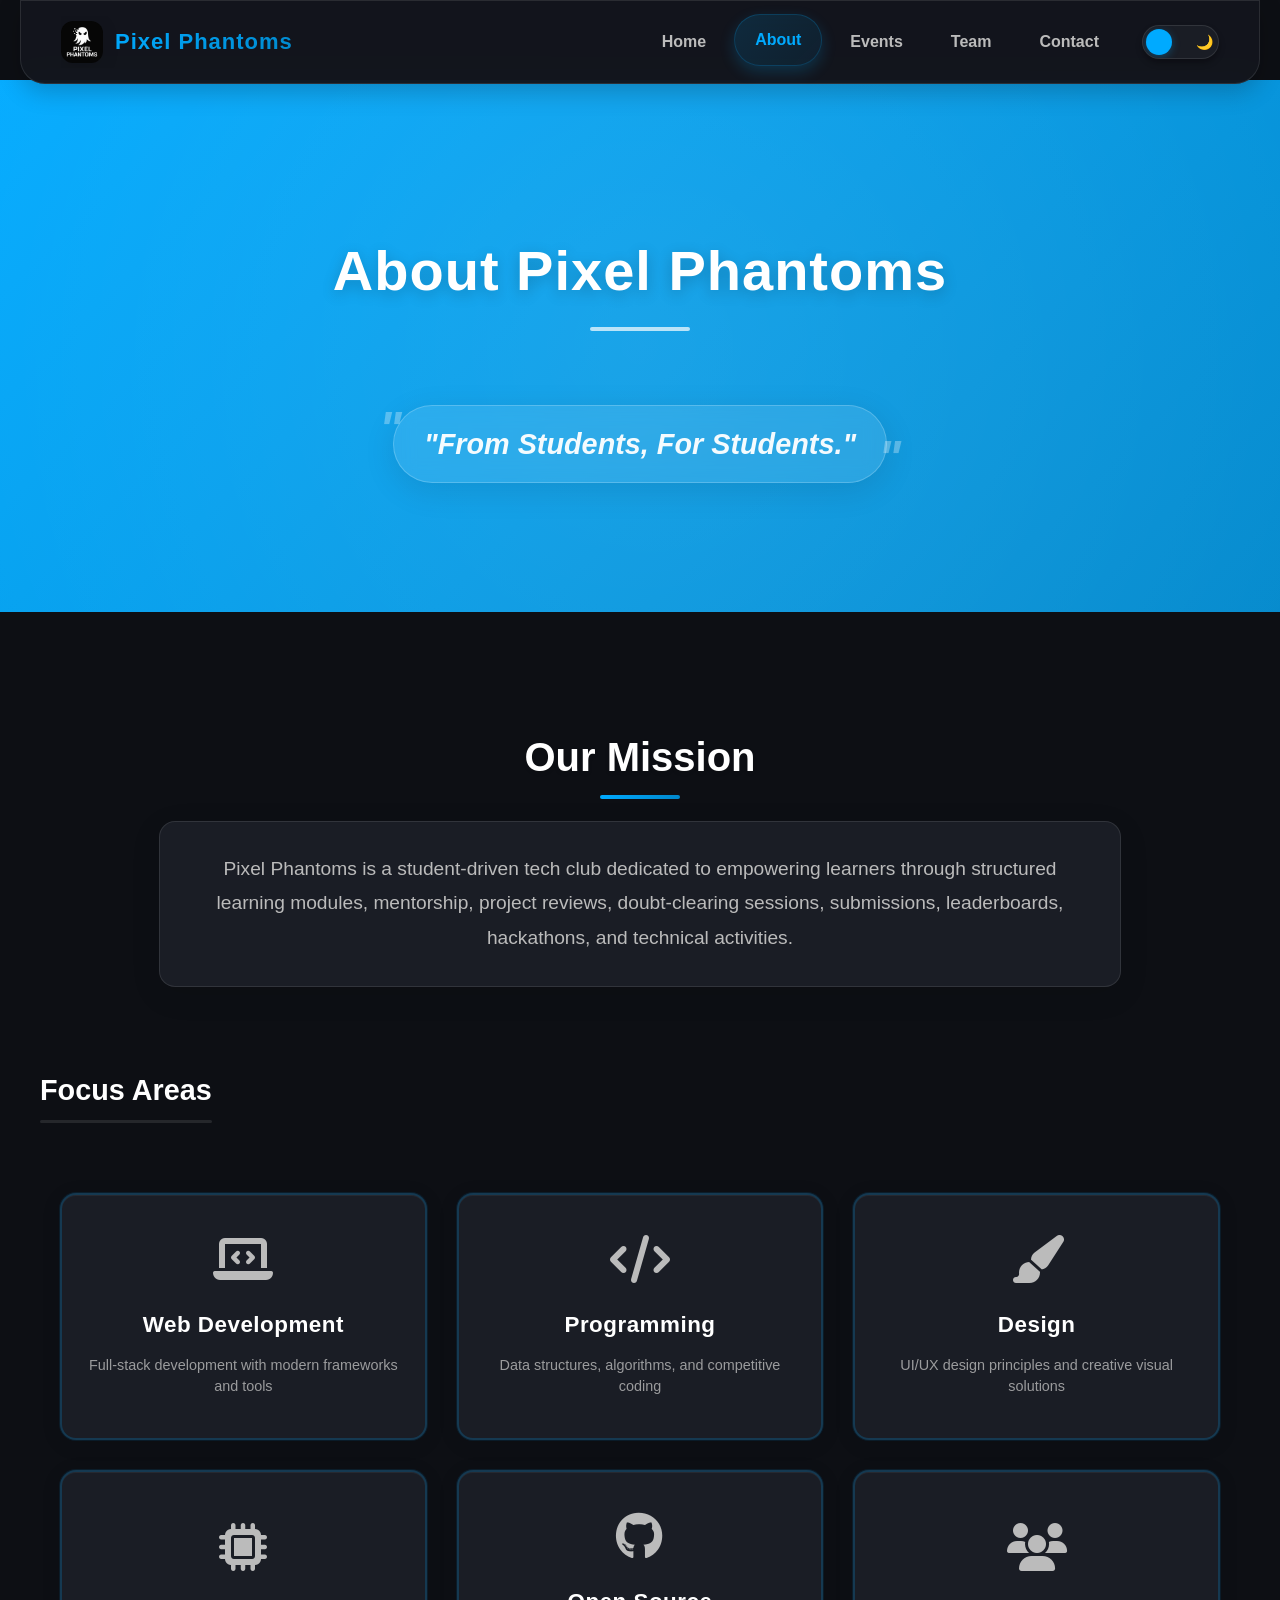
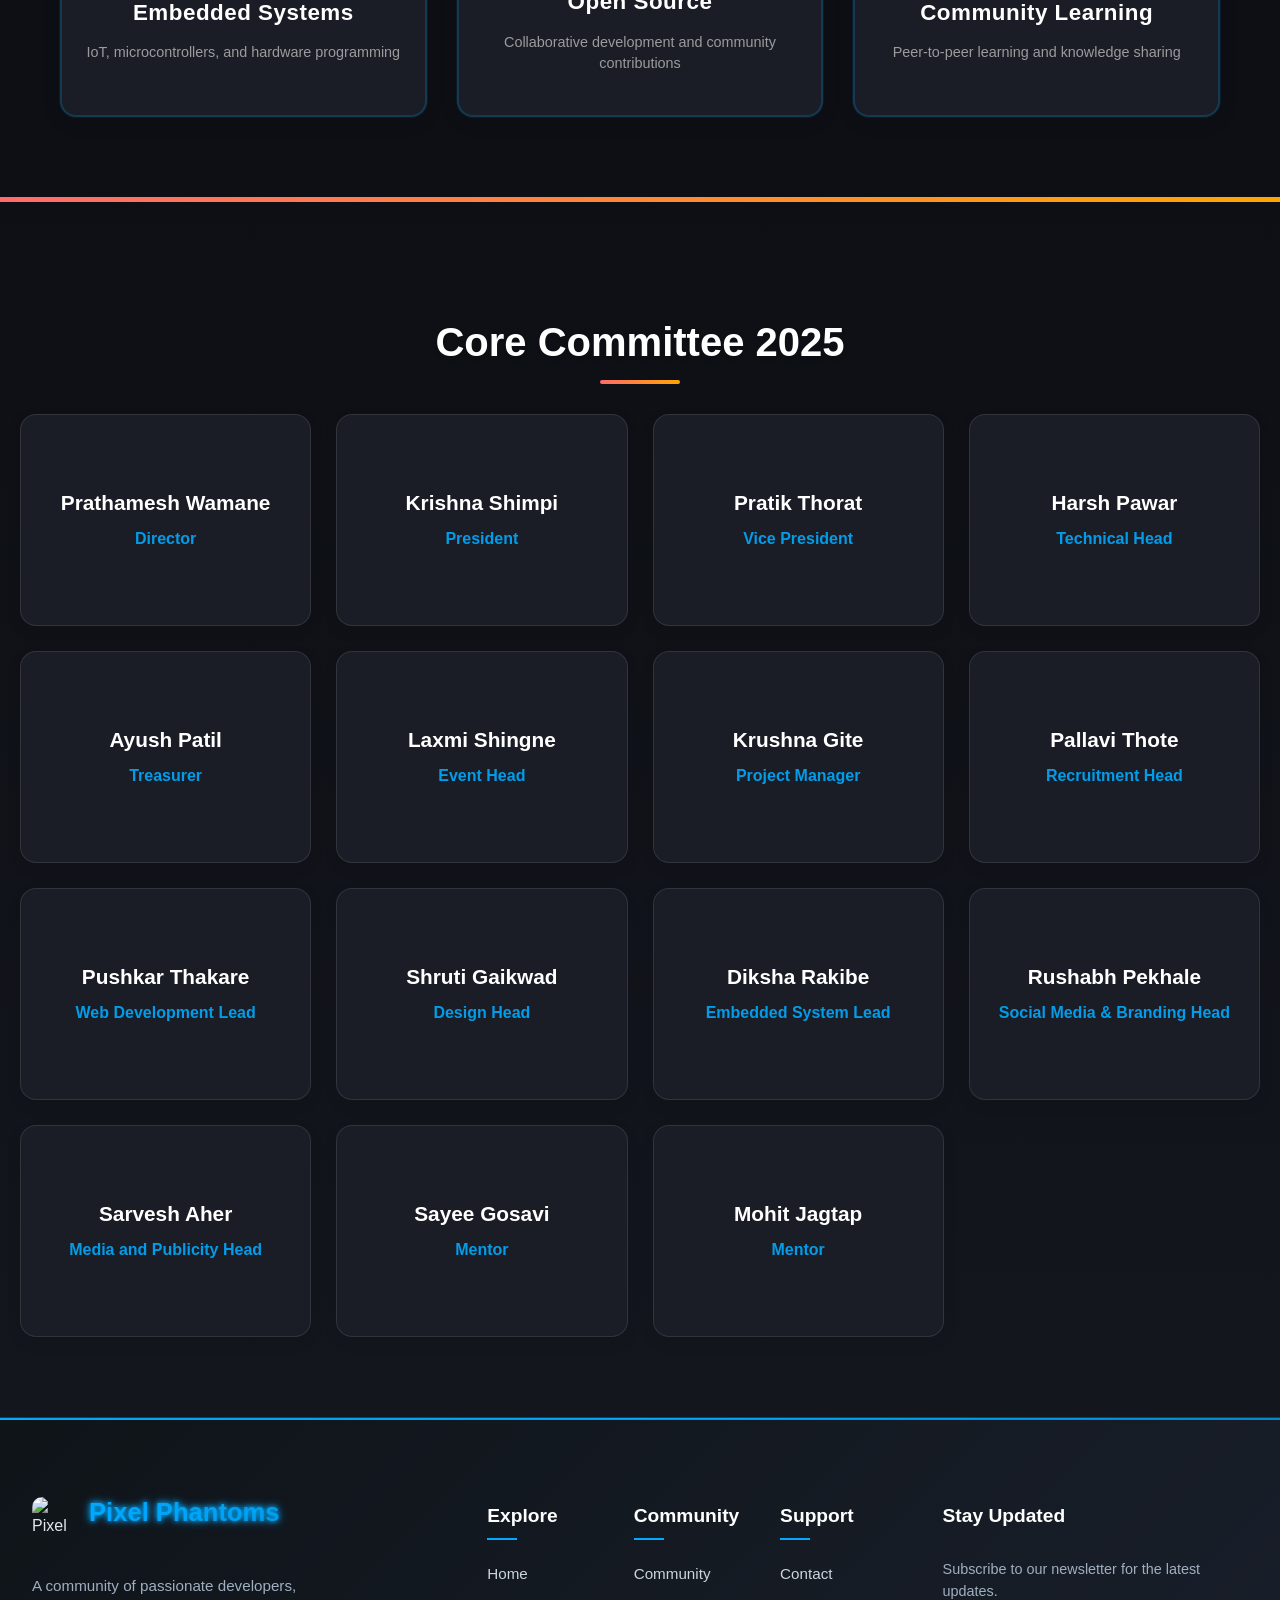
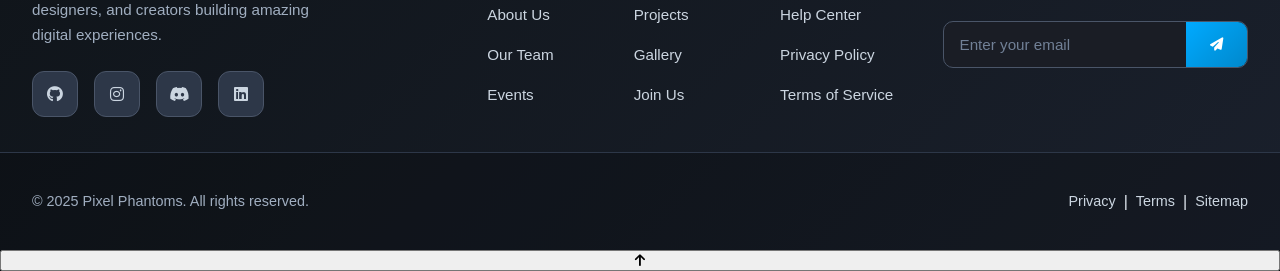
==== commit daeff2a9: "Merge upstream/main into fix-cursor-effect-site-wide Resolved conflict in index.html: - Kept cursor-" ====
--- a/about.html
+++ b/about.html
@@ -4,30 +4,30 @@
     <meta charset="UTF-8">
     <meta name="viewport" content="width=device-width, initial-scale=1.0">
     <title>Pixel Phantoms | About</title>
+    <meta name="description" content="Learn about Pixel Phantoms, a student-driven tech club dedicated to empowering learners through structured learning modules, mentorship, and technical activities.">
     <link rel="icon" href="assets/logo.png">
 
     <link rel="stylesheet" href="css/style.css">
     <link rel="stylesheet" href="css/about.css">
-    <link rel="stylesheet" href="css/back-to-top.css">
-    <link rel="stylesheet" href="https://cdnjs.cloudflare.com/ajax/libs/font-awesome/6.4.0/css/all.min.css">
+    <link rel="stylesheet" href="css/back-to-top.css">    <link rel="stylesheet" href="css/cursor-effect.css">    <link rel="stylesheet" href="https://cdnjs.cloudflare.com/ajax/libs/font-awesome/6.4.0/css/all.min.css">
 </head>
 <body>
 
 <header>
-    <nav class="navbar">
+    <nav class="navbar" role="navigation" aria-label="Main navigation">
         <div class="logo">
             <img src="assets/logo_compressed.png" alt="Pixel Phantoms Logo">
             <span>Pixel Phantoms</span>
         </div>
         <ul class="nav-links">
             <li><a href="index.html">Home</a></li>
-            <li><a class="active" href="about.html">About</a></li>
+            <li><a class="active" href="about.html" aria-current="page">About</a></li>
              <li><a href="events.html">Events</a></li>
              <li><a href="team.html">Team</a></li>
             <li><a href="contact.html">Contact</a></li>
             <li>
                 <div class="theme-toggle">
-                    <input type="checkbox" id="theme-switch" class="theme-switch">
+                    <input type="checkbox" id="theme-switch" class="theme-switch" aria-label="Toggle dark mode">
                     <label for="theme-switch" class="theme-label">
                         <div class="toggle-thumb"></div>
                         <span class="sun-icon">☀️</span>
@@ -39,111 +39,157 @@
     </nav>
 </header>
 
-<section class="content">
-    <h2>About Pixel Phantoms</h2>
-    <p>
-        Pixel Phantoms is a student-driven tech club dedicated to empowering learners through
-        structured learning modules, mentorship, project reviews, doubt-clearing sessions, submissions,
-        leaderboards, hackathons, and technical activities.
-        <br><br>
-        Our motto: <strong>"From Students, For Students."</strong>
-    </p>
+<!-- Hero Section -->
+<section class="hero-section" role="banner">
+    <div class="hero-content">
+        <h1 class="hero-title">About Pixel Phantoms</h1>
+        <div class="hero-subtitle">
+            <p class="motto">"From Students, For Students."</p>
+        </div>
+    </div>
+</section>
 
-    <p>
-        The club focuses on web development, programming, design, embedded systems, open source,
-        and community-driven learning with proper guidance from seniors and mentors.
-    </p>
+<!-- Mission Section -->
+<section class="mission-section content-section" aria-labelledby="mission-heading">
+    <div class="container">
+        <h2 class="section-title" id="mission-heading">Our Mission</h2>
+        <div class="mission-content">
+            <p class="mission-description">
+                Pixel Phantoms is a student-driven tech club dedicated to empowering learners through
+                structured learning modules, mentorship, project reviews, doubt-clearing sessions, submissions,
+                leaderboards, hackathons, and technical activities.
+            </p>
+            
+            <div class="focus-areas">
+                <h3 id="focus-areas-heading">Focus Areas</h3>
+                <div class="focus-grid" role="list">
+                    <div class="focus-card" role="listitem" tabindex="0">
+                        <i class="fas fa-laptop-code icon" aria-hidden="true"></i>
+                        <h4>Web Development</h4>
+                        <p class="focus-card-desc">Full-stack development with modern frameworks and tools</p>
+                    </div>
+                    <div class="focus-card" role="listitem" tabindex="0">
+                        <i class="fas fa-code icon" aria-hidden="true"></i>
+                        <h4>Programming</h4>
+                        <p class="focus-card-desc">Data structures, algorithms, and competitive coding</p>
+                    </div>
+                    <div class="focus-card" role="listitem" tabindex="0">
+                        <i class="fas fa-paint-brush icon" aria-hidden="true"></i>
+                        <h4>Design</h4>
+                        <p class="focus-card-desc">UI/UX design principles and creative visual solutions</p>
+                    </div>
+                    <div class="focus-card" role="listitem" tabindex="0">
+                        <i class="fas fa-microchip icon" aria-hidden="true"></i>
+                        <h4>Embedded Systems</h4>
+                        <p class="focus-card-desc">IoT, microcontrollers, and hardware programming</p>
+                    </div>
+                    <div class="focus-card" role="listitem" tabindex="0">
+                        <i class="fab fa-github icon" aria-hidden="true"></i>
+                        <h4>Open Source</h4>
+                        <p class="focus-card-desc">Collaborative development and community contributions</p>
+                    </div>
+                    <div class="focus-card" role="listitem" tabindex="0">
+                        <i class="fas fa-users icon" aria-hidden="true"></i>
+                        <h4>Community Learning</h4>
+                        <p class="focus-card-desc">Peer-to-peer learning and knowledge sharing</p>
+                    </div>
+                </div>
+            </div>
+        </div>
+    </div>
 </section>
 
 <!-- ================= CORE COMMITTEE SECTION ================= -->
 
-<section class="content">
-    <h2>Core Committee 2025</h2>
+<section class="committee-section content-section" aria-labelledby="committee-heading">
+    <div class="container">
+        <h2 class="section-title" id="committee-heading">Core Committee 2025</h2>
 
-    <div class="committee-grid">
+        <div class="committee-grid" role="list">
 
-        <div class="member-card">
-            <h3>Prathamesh Wamane</h3>
-            <p>Director</p>
+            <div class="member-card" role="listitem">
+                <h3>Prathamesh Wamane</h3>
+                <p>Director</p>
+            </div>
+
+            <div class="member-card" role="listitem">
+                <h3>Krishna Shimpi</h3>
+                <p>President</p>
+            </div>
+
+            <div class="member-card" role="listitem">
+                <h3>Pratik Thorat</h3>
+                <p>Vice President</p>
+            </div>
+
+            <div class="member-card" role="listitem">
+                <h3>Harsh Pawar</h3>
+                <p>Technical Head</p>
+            </div>
+
+            <div class="member-card" role="listitem">
+                <h3>Ayush Patil</h3>
+                <p>Treasurer</p>
+            </div>
+
+            <div class="member-card" role="listitem">
+                <h3>Laxmi Shingne</h3>
+                <p>Event Head</p>
+            </div>
+
+            <div class="member-card" role="listitem">
+                <h3>Krushna Gite</h3>
+                <p>Project Manager</p>
+            </div>
+
+            <div class="member-card" role="listitem">
+                <h3>Pallavi Thote</h3>
+                <p>Recruitment Head</p>
+            </div>
+
+            <div class="member-card" role="listitem">
+                <h3>Pushkar Thakare</h3>
+                <p>Web Development Lead</p>
+            </div>
+
+            <div class="member-card" role="listitem">
+                <h3>Shruti Gaikwad</h3>
+                <p>Design Head</p>
+            </div>
+
+            <div class="member-card" role="listitem">
+                <h3>Diksha Rakibe</h3>
+                <p>Embedded System Lead</p>
+            </div>
+
+            <div class="member-card" role="listitem">
+                <h3>Rushabh Pekhale</h3>
+                <p>Social Media & Branding Head</p>
+            </div>
+
+            <div class="member-card" role="listitem">
+                <h3>Sarvesh Aher</h3>
+                <p>Media and Publicity Head</p>
+            </div>
+
+            <div class="member-card" role="listitem">
+                <h3>Sayee Gosavi</h3>
+                <p>Mentor</p>
+            </div>
+
+            <div class="member-card" role="listitem">
+                <h3>Mohit Jagtap</h3>
+                <p>Mentor</p>
+            </div>
+
         </div>
-
-        <div class="member-card">
-            <h3>Krishna Shimpi</h3>
-            <p>President</p>
-        </div>
-
-        <div class="member-card">
-            <h3>Pratik Thorat</h3>
-            <p>Vice President</p>
-        </div>
-
-        <div class="member-card">
-            <h3>Harsh Pawar</h3>
-            <p>Technical Head</p>
-        </div>
-
-        <div class="member-card">
-            <h3>Ayush Patil</h3>
-            <p>Treasurer</p>
-        </div>
-
-        <div class="member-card">
-            <h3>Laxmi Shingne</h3>
-            <p>Event Head</p>
-        </div>
-
-        <div class="member-card">
-            <h3>Krushna Gite</h3>
-            <p>Project Manager</p>
-        </div>
-
-        <div class="member-card">
-            <h3>Pallavi Thote</h3>
-            <p>Recruitment Head</p>
-        </div>
-
-        <div class="member-card">
-            <h3>Pushkar Thakare</h3>
-            <p>Web Development Lead</p>
-        </div>
-
-        <div class="member-card">
-            <h3>Shruti Gaikwad</h3>
-            <p>Design Head</p>
-        </div>
-
-        <div class="member-card">
-            <h3>Diksha Rakibe</h3>
-            <p>Embedded System Lead</p>
-        </div>
-
-        <div class="member-card">
-            <h3>Rushabh Pekhale</h3>
-            <p>Social Media & Branding Head</p>
-        </div>
-
-        <div class="member-card">
-            <h3>Sarvesh Aher</h3>
-            <p>Media and Publicity Head</p>
-        </div>
-
-        <div class="member-card">
-            <h3>Sayee Gosavi</h3>
-            <p>Mentor</p>
-        </div>
-
-        <div class="member-card">
-            <h3>Mohit Jagtap</h3>
-            <p>Mentor</p>
-        </div>
-
     </div>
 </section>
 
     <div id="footer-placeholder"></div>
-    <script src="js/footer.min.js"></script>
+    <script src="js/footer.js"></script>
     <script>
-        renderFooter();
+        renderFooter('');
     </script>
 
 <script src="js/theme.min.js"></script>
--- a/css/style.css
+++ b/css/style.css
@@ -13,7 +13,7 @@
   --input-bg: #ffffff;
   --shadow: 0 4px 6px rgba(0, 0, 0, 0.1);
   --nav-shadow: 0 8px 25px rgba(0, 0, 0, 0.08);
-  
+
   /* Footer Light Theme Variables */
   --footer-bg: #1a1a2e;
   --footer-bg-secondary: #16213e;
@@ -34,6 +34,25 @@
   --input-placeholder: #718096;
   --accent-primary: #667eea;
   --accent-secondary: #764ba2;
+
+  /* Shared UI Tokens for Consistency */
+  --spacing-xs: 4px;
+  --spacing-sm: 8px;
+  --spacing-md: 16px;
+  --spacing-lg: 20px;
+  --spacing-xl: 30px;
+  --spacing-xxl: 40px;
+
+  --shadow-hover: 0 8px 25px rgba(0, 170, 255, 0.2);
+  --shadow-hover-strong: 0 12px 30px rgba(0, 170, 255, 0.3);
+
+  --hover-transform: translateY(-5px);
+  --hover-transform-strong: translateY(-8px) scale(1.02);
+
+  --border-radius-sm: 8px;
+  --border-radius-md: 12px;
+  --border-radius-lg: 16px;
+  --border-radius-xl: 20px;
 }
 
 [data-theme="dark"] {
@@ -71,9 +90,47 @@
   --input-placeholder: #718096;
   --accent-primary: #00aaff;
   --accent-secondary: #0088cc;
+  
+  /* Neon colors for dark theme */
+  --neon-green: #0aff9d;
+  --neon-cyan: #00aaff;
+  --neon-purple: #bc13fe;
+  --neon-red: #ff003c;
+  
+  /* Stats Widget Variables for Dark Theme */
+  --panel-bg: rgba(26, 29, 37, 0.85);
+  --panel-border: 1px solid rgba(255, 255, 255, 0.1);
+  --text-main: #ffffff;
+  --text-dim: #bbbbbb;
+  --font-hud: 'JetBrains Mono', monospace;
+  --font-mono: 'JetBrains Mono', monospace;
+
+  /* Shared UI Tokens for Consistency */
+  --spacing-xs: 4px;
+  --spacing-sm: 8px;
+  --spacing-md: 16px;
+  --spacing-lg: 20px;
+  --spacing-xl: 30px;
+  --spacing-xxl: 40px;
+
+  --shadow-hover: 0 8px 25px rgba(0, 170, 255, 0.2);
+  --shadow-hover-strong: 0 12px 30px rgba(0, 170, 255, 0.3);
+
+  --hover-transform: translateY(-5px);
+  --hover-transform-strong: translateY(-8px) scale(1.02);
+
+  --border-radius-sm: 8px;
+  --border-radius-md: 12px;
+  --border-radius-lg: 16px;
+  --border-radius-xl: 20px;
 }
 
 /* GENERAL */
+html {
+    overflow-x: hidden;
+    width: 100%;
+}
+
 body {
     margin: 0;
     padding: 0;
@@ -85,6 +142,9 @@
     flex-direction: column;
     min-height: 100vh;
     line-height: 1.6;
+    overflow-x: hidden;
+    width: 100%;
+    position: relative;
 }
 
 /* Prevent body scroll when mobile menu is open */
@@ -96,8 +156,16 @@
 }
 
 /* MAIN CONTENT WRAPPER */
-.main-content {
+.main-content,
+main {
     flex: 1;
+    padding-top: 80px; /* Account for fixed navbar */
+    min-height: calc(100vh - 80px);
+}
+
+/* Specific adjustment for main element on index page */
+main#main-content {
+    padding-top: 80px;
 }
 
 /* NAVBAR - UPDATED WITH CURVED DESIGN AND ANIMATIONS */
@@ -1339,6 +1407,13 @@
     animation: slideUpFade 0.8s ease-out 0.4s both;
 }
 
+.footer-links-grid {
+    display: grid;
+    grid-template-columns: repeat(3, 1fr);
+    gap: 2rem;
+    animation: slideUpFade 0.8s ease-out 0.4s both;
+}
+
 .link-group-title {
     font-size: 1.2rem;
     font-weight: 600;
@@ -1820,6 +1895,11 @@
         padding: 0 2rem;
     }
     
+    .footer-links-grid {
+        grid-template-columns: 1fr 1fr 1fr;
+        gap: 2rem;
+    }
+    
     .footer-newsletter {
         grid-column: 1 / -1;
     }
@@ -1943,12 +2023,21 @@
     }
     
     .footer-content {
+        grid-template-columns: 1fr;
         padding: 0 1rem;
         gap: 2rem;
     }
     
+    .footer-links-grid {
+        grid-template-columns: 1fr;
+        gap: 2rem;
+    }
+    
     .footer-bottom-content {
         padding: 0 1rem;
+        flex-direction: column;
+        text-align: center;
+        gap: 1rem;
     }
     
     .social-links {
@@ -2231,9 +2320,8 @@
    =========================== */
 #feedback-widget {
   position: fixed !important;
-bottom: 150px !important;
-left: 50px !important;
-
+  bottom: 30px !important;
+  right: 30px !important;
   z-index: 999999 !important;
 }
 
@@ -2249,74 +2337,1891 @@
   justify-content: center;
   box-shadow: 0 8px 24px rgba(0, 0, 0, 0.35);
   cursor: pointer;
-}
-
-#feedback-toggle:focus { outline: 3px solid rgba(0,170,255,0.18); }
-#feedback-toggle:active { transform: scale(0.98); }
+  transition: all 0.3s ease;
+}
+
+#feedback-toggle:hover {
+  transform: scale(1.1);
+  box-shadow: 0 12px 30px rgba(0, 0, 0, 0.4);
+}
+
+#feedback-toggle:focus { 
+  outline: 3px solid rgba(0,170,255,0.18); 
+  transform: scale(1.1);
+}
+
+#feedback-toggle:active { 
+  transform: scale(0.98); 
+}
 
 #feedback-panel {
-  width: 360px; max-width: calc(100vw - 40px);
+  width: 360px; 
+  max-width: calc(100vw - 40px);
   background: var(--card-bg);
   color: var(--text-primary);
   box-shadow: 0 30px 60px rgba(0,0,0,0.45);
-  border-radius: 12px; padding: 12px;
+  border-radius: 12px; 
+  padding: 12px;
   transform-origin: bottom right !important;
   transform: translateY(8px) scale(0.98);
-  opacity: 0; pointer-events: none;
+  opacity: 0; 
+  pointer-events: none;
   transition: transform var(--animation-medium) ease, opacity var(--animation-medium) ease;
   margin-bottom: 8px;
   border: 1px solid var(--border-color);
+  position: absolute;
+  bottom: 70px;
+  right: 0;
 }
 
 #feedback-widget.open #feedback-panel { 
-  transform: none; opacity: 1; pointer-events: auto; 
+  transform: none; 
+  opacity: 1; 
+  pointer-events: auto; 
 }
 
 /* Header */
-.ff-header { display:flex; align-items:center; justify-content:space-between; margin-bottom:8px; }
-.ff-header h3 { margin:0; font-size:16px; letter-spacing:0.4px; color:var(--accent-color); }
-.ff-close { background:transparent; border:none; color:var(--text-secondary); font-size:20px; cursor:pointer; }
+.ff-header { 
+  display: flex; 
+  align-items: center; 
+  justify-content: space-between; 
+  margin-bottom: 8px; 
+}
+
+.ff-header h3 { 
+  margin: 0; 
+  font-size: 16px; 
+  letter-spacing: 0.4px; 
+  color: var(--accent-color); 
+}
+
+.ff-close { 
+  background: transparent; 
+  border: none; 
+  color: var(--text-secondary); 
+  font-size: 20px; 
+  cursor: pointer;
+  width: 30px;
+  height: 30px;
+  display: flex;
+  align-items: center;
+  justify-content: center;
+  border-radius: 50%;
+  transition: all 0.2s ease;
+}
+
+.ff-close:hover {
+  background: rgba(0, 0, 0, 0.1);
+  color: var(--text-primary);
+}
 
 /* Form */
-#feedback-form label { display:block; font-size:12px; margin:8px 0 4px; color:var(--text-secondary); }
-#feedback-form input, #feedback-form textarea {
-  width:100%; padding:9px 10px; border-radius:8px;
-  border:1px solid var(--input-border); background: var(--input-bg); color: var(--input-text);
-  font-size:13px; box-sizing: border-box;
-}
-#feedback-form textarea { resize: vertical; min-height:84px; }
+#feedback-form label { 
+  display: block; 
+  font-size: 12px; 
+  margin: 8px 0 4px; 
+  color: var(--text-secondary); 
+}
+
+#feedback-form input, 
+#feedback-form textarea {
+  width: 100%; 
+  padding: 9px 10px; 
+  border-radius: 8px;
+  border: 1px solid var(--input-border); 
+  background: var(--input-bg); 
+  color: var(--input-text);
+  font-size: 13px; 
+  box-sizing: border-box;
+  transition: all 0.2s ease;
+}
+
+#feedback-form input:focus, 
+#feedback-form textarea:focus {
+  outline: none;
+  border-color: var(--accent-color);
+  box-shadow: 0 0 0 3px rgba(0, 170, 255, 0.1);
+}
+
+#feedback-form textarea { 
+  resize: vertical; 
+  min-height: 84px; 
+}
 
 /* Rating stars */
-.ff-rating { margin:10px 0; display:flex; align-items:center; gap:10px; }
-.rating-label { font-size:12px; color:var(--text-secondary); }
+.ff-rating { 
+  margin: 10px 0; 
+  display: flex; 
+  align-items: center; 
+  gap: 10px; 
+}
+
+.rating-label { 
+  font-size: 12px; 
+  color: var(--text-secondary); 
+}
+
+#star-rating {
+  display: flex;
+  gap: 5px;
+}
+
 #star-rating .star {
-  background:transparent; border:none; font-size:20px; color: rgba(255,255,255,0.14);
-  cursor:pointer; padding:4px; border-radius:4px;
-}
-#star-rating .star.selected { color: #ffd166; text-shadow: 0 1px 0 rgba(0,0,0,0.5); }
+  background: transparent; 
+  border: none; 
+  font-size: 20px; 
+  color: rgba(255,255,255,0.14);
+  cursor: pointer; 
+  padding: 4px; 
+  border-radius: 4px;
+  transition: all 0.2s ease;
+}
+
+#star-rating .star:hover,
+#star-rating .star.selected { 
+  color: #ffd166; 
+  text-shadow: 0 1px 0 rgba(0,0,0,0.5); 
+  transform: scale(1.2);
+}
 
 /* Buttons */
-.ff-actions { display:flex; gap:8px; margin-top:10px; align-items:center; }
-.btn-cyber.small { padding:8px 12px; font-size:14px; border-radius:8px; background: var(--accent-color); color:#fff; border:none; cursor:pointer; }
-.btn-link { background:transparent; border:none; color:var(--text-secondary); cursor:pointer; font-size:13px; }
-
-.ff-status { margin-top:8px; font-size:13px; color:var(--text-secondary); }
+.ff-actions { 
+  display: flex; 
+  gap: 8px; 
+  margin-top: 10px; 
+  align-items: center; 
+}
+
+.btn-cyber.small { 
+  padding: 8px 12px; 
+  font-size: 14px; 
+  border-radius: 8px; 
+  background: var(--accent-color); 
+  color: #fff; 
+  border: none; 
+  cursor: pointer;
+  transition: all 0.2s ease;
+}
+
+.btn-cyber.small:hover {
+  background: #0088cc;
+  transform: translateY(-2px);
+  box-shadow: 0 4px 10px rgba(0, 170, 255, 0.3);
+}
+
+.btn-cyber.small:disabled {
+  opacity: 0.7;
+  cursor: not-allowed;
+  transform: none;
+  box-shadow: none;
+}
+
+.btn-link { 
+  background: transparent; 
+  border: none; 
+  color: var(--text-secondary); 
+  cursor: pointer; 
+  font-size: 13px;
+  transition: all 0.2s ease;
+  padding: 8px 12px;
+  border-radius: 8px;
+}
+
+.btn-link:hover {
+  color: var(--text-primary);
+  background: rgba(0, 0, 0, 0.05);
+}
+
+.ff-status { 
+  margin-top: 8px; 
+  font-size: 13px; 
+  color: var(--text-secondary); 
+}
 
 /* Mobile adjustments */
-@media (max-width:420px) {
-  #feedback-widget { left:12px !important; bottom:12px !important; right:auto !important; }
+@media (max-width: 420px) {
+  #feedback-widget { 
+    left: 12px !important; 
+    bottom: 12px !important; 
+    right: auto !important; 
+  }
 
   #feedback-panel { 
     bottom: 84px !important; 
-    left:12px !important; right:12px !important; 
-    width:auto !important; 
+    left: 12px !important; 
+    right: 12px !important; 
+    width: auto !important; 
   }
 }
 
 /* Reduced motion */
 @media (prefers-reduced-motion: reduce) {
-  #feedback-panel, #feedback-toggle { 
+  #feedback-panel, 
+  #feedback-toggle,
+  #star-rating .star,
+  .btn-cyber.small,
+  .ff-close { 
     transition: none !important; 
     animation: none !important; 
   }
 }
+
+/* ===========================
+   Footer Styles
+   =========================== */
+.site-footer {
+    background: linear-gradient(135deg, var(--footer-bg) 0%, var(--footer-bg-secondary) 100%);
+    color: var(--footer-text);
+    padding: 4rem 0 0;
+    margin-top: auto;
+    border-top: 1px solid var(--footer-border);
+    width: 100%;
+    box-sizing: border-box;
+    position: relative;
+    overflow: hidden;
+}
+
+.site-footer::before {
+    content: '';
+    position: absolute;
+    top: 0;
+    left: 0;
+    right: 0;
+    height: 2px;
+    background: linear-gradient(90deg, var(--accent-primary), var(--accent-secondary));
+    animation: shimmer 3s ease-in-out infinite;
+}
+
+.footer-container {
+    max-width: 100%;
+    margin: 0;
+    padding: 0;
+    width: 100%;
+    box-sizing: border-box;
+}
+
+/* Footer Content Layout */
+.footer-content {
+    display: grid;
+    grid-template-columns: 2fr 2fr 1.5fr;
+    gap: 3rem;
+    margin-bottom: 2rem;
+    max-width: 100%;
+    margin-left: 0;
+    margin-right: 0;
+    padding: 0 2rem;
+    animation: slideUpFade 0.8s ease-out;
+    box-sizing: border-box;
+}
+
+/* Brand Section */
+.footer-brand {
+    display: flex;
+    flex-direction: column;
+    gap: 1.5rem;
+    animation: slideInLeft 0.8s ease-out 0.2s both;
+}
+
+.footer-logo {
+    display: flex;
+    align-items: center;
+    gap: 0.75rem;
+    margin-bottom: 0.5rem;
+}
+
+.footer-logo img {
+    width: 45px;
+    height: 45px;
+    border-radius: 10px;
+    animation: float 3s ease-in-out infinite;
+    transition: transform var(--animation-medium) ease;
+}
+
+.footer-logo:hover img {
+    transform: scale(1.1) rotate(5deg);
+}
+
+.brand-name {
+    font-size: 1.6rem;
+    font-weight: 700;
+    background: linear-gradient(135deg, var(--accent-primary) 0%, var(--accent-secondary) 100%);
+    -webkit-background-clip: text;
+    -webkit-text-fill-color: transparent;
+    background-clip: text;
+    animation: colorShift 4s ease-in-out infinite;
+}
+
+.footer-description {
+    line-height: 1.6;
+    color: var(--footer-text-secondary);
+    margin: 0;
+    font-size: 0.95rem;
+}
+
+.social-links {
+    display: flex;
+    gap: 1rem;
+}
+
+.social-link {
+    display: flex;
+    align-items: center;
+    justify-content: center;
+    width: 44px;
+    height: 44px;
+    background: var(--social-bg);
+    border-radius: 12px;
+    color: var(--social-icon);
+    text-decoration: none;
+    transition: all var(--animation-slow) cubic-bezier(0.4, 0, 0.2, 1);
+    border: 1px solid var(--social-border);
+    position: relative;
+    overflow: hidden;
+}
+
+.social-link::before {
+    content: '';
+    position: absolute;
+    top: 0;
+    left: -100%;
+    width: 100%;
+    height: 100%;
+    background: linear-gradient(90deg, transparent, rgba(255,255,255,0.2), transparent);
+    transition: left 0.5s;
+}
+
+.social-link:hover::before {
+    left: 100%;
+}
+
+.social-link:hover {
+    background: var(--social-bg-hover);
+    color: var(--social-icon-hover);
+    transform: translateY(-3px) scale(1.1);
+    box-shadow: 0 8px 20px rgba(0, 0, 0, 0.3);
+}
+
+/* Link Groups */
+.footer-links {
+    display: grid;
+    grid-template-columns: repeat(3, 1fr);
+    gap: 2rem;
+    animation: slideUpFade 0.8s ease-out 0.4s both;
+}
+
+.footer-links-grid {
+    display: grid;
+    grid-template-columns: repeat(3, 1fr);
+    gap: 2rem;
+    animation: slideUpFade 0.8s ease-out 0.4s both;
+}
+
+.link-group-title {
+    font-size: 1.2rem;
+    font-weight: 600;
+    margin-bottom: 1.2rem;
+    color: var(--footer-heading);
+    position: relative;
+    padding-bottom: 0.5rem;
+}
+
+.link-group-title::after {
+    content: '';
+    position: absolute;
+    bottom: 0;
+    left: 0;
+    width: 30px;
+    height: 2px;
+    background: var(--accent-primary);
+    transition: width var(--animation-medium) ease;
+}
+
+.link-group:hover .link-group-title::after {
+    width: 50px;
+}
+
+.link-list {
+    list-style: none;
+    padding: 0;
+    margin: 0;
+}
+
+.link-list li {
+    margin-bottom: 0.6rem;
+    transform: translateX(0);
+    transition: transform var(--animation-medium) ease;
+}
+
+.link-list li:hover {
+    transform: translateX(5px);
+}
+
+.link-list a {
+    color: var(--footer-link);
+    text-decoration: none;
+    transition: all var(--animation-medium) ease;
+    font-size: 0.95rem;
+    display: block;
+    padding: 0.2rem 0;
+    position: relative;
+}
+
+.link-list a::before {
+    content: '';
+    position: absolute;
+    bottom: 0;
+    left: 0;
+    width: 0;
+    height: 1px;
+    background: var(--accent-primary);
+    transition: width var(--animation-medium) ease;
+}
+
+.link-list a:hover {
+    color: var(--footer-link-hover);
+    padding-left: 0.5rem;
+}
+
+.link-list a:hover::before {
+    width: 100%;
+}
+
+/* Newsletter Section */
+.footer-newsletter {
+    display: flex;
+    flex-direction: column;
+    gap: 1.2rem;
+    animation: slideInRight 0.8s ease-out 0.6s both;
+}
+
+.newsletter-title {
+    font-size: 1.2rem;
+    font-weight: 600;
+    margin-bottom: 0.5rem;
+    color: var(--footer-heading);
+}
+
+.newsletter-description {
+    font-size: 0.9rem;
+    color: var(--footer-text-secondary);
+    line-height: 1.5;
+    margin: 0;
+}
+
+.newsletter-form {
+    display: flex;
+    flex-direction: column;
+    gap: 0.75rem;
+}
+
+.input-group {
+    display: flex;
+    background: var(--input-bg);
+    border-radius: 10px;
+    overflow: hidden;
+    border: 1px solid var(--input-border);
+    transition: all var(--animation-medium) ease;
+    position: relative;
+}
+
+.input-group:focus-within {
+    border-color: var(--accent-primary);
+    box-shadow: 0 0 0 3px rgba(102, 126, 234, 0.1);
+    transform: translateY(-2px);
+}
+
+.newsletter-input {
+    flex: 1;
+    padding: 0.85rem 1rem;
+    background: transparent;
+    border: none;
+    color: var(--input-text);
+    font-size: 0.95rem;
+    outline: none;
+    transition: all var(--animation-medium) ease;
+}
+
+.newsletter-input::placeholder {
+    color: var(--input-placeholder);
+    transition: color var(--animation-medium) ease;
+}
+
+.newsletter-input:focus::placeholder {
+    color: transparent;
+}
+
+.newsletter-btn {
+    padding: 0.85rem 1.5rem;
+    background: linear-gradient(135deg, var(--accent-primary) 0%, var(--accent-secondary) 100%);
+    border: none;
+    color: white;
+    cursor: pointer;
+    transition: all var(--animation-slow) cubic-bezier(0.4, 0, 0.2, 1);
+    display: flex;
+    align-items: center;
+    justify-content: center;
+    font-weight: 600;
+    position: relative;
+    overflow: hidden;
+}
+
+.newsletter-btn::before {
+    content: '';
+    position: absolute;
+    top: 0;
+    left: -100%;
+    width: 100%;
+    height: 100%;
+    background: linear-gradient(90deg, transparent, rgba(255,255,255,0.3), transparent);
+    transition: left 0.5s;
+}
+
+.newsletter-btn:hover::before {
+    left: 100%;
+}
+
+.newsletter-btn:hover {
+    transform: translateX(3px);
+    box-shadow: 0 6px 20px rgba(102, 126, 234, 0.4);
+}
+
+.newsletter-note {
+    font-size: 0.75rem;
+    color: var(--footer-text-secondary);
+    margin: 0;
+    line-height: 1.4;
+}
+
+/* Footer Bottom - FIXED */
+.footer-bottom {
+    border-top: 1px solid var(--footer-border);
+    padding: 2rem 0;
+    width: 100%;
+    background: rgba(0, 0, 0, 0.2);
+    animation: fadeIn 0.8s ease-out 0.8s both;
+    box-sizing: border-box;
+}
+
+.footer-bottom-content {
+    display: flex;
+    justify-content: space-between;
+    align-items: center;
+    flex-wrap: wrap;
+    gap: 1rem;
+    max-width: 100%;
+    margin-left: 0;
+    margin-right: 0;
+    padding: 0 2rem;
+    box-sizing: border-box;
+}
+
+.copyright {
+    font-size: 0.9rem;
+    color: var(--footer-text-secondary);
+    margin: 0;
+}
+
+.footer-bottom-links {
+    display: flex;
+    align-items: center;
+    gap: 0.5rem;
+}
+
+.bottom-link {
+    color: var(--footer-link);
+    text-decoration: none;
+    font-size: 0.9rem;
+    transition: all var(--animation-medium) ease;
+    position: relative;
+    padding: 0.3rem 0;
+}
+
+.bottom-link::after {
+    content: '';
+    position: absolute;
+    bottom: 0;
+    left: 0;
+    width: 0;
+    height: 1px;
+    background: var(--accent-primary);
+    transition: width var(--animation-medium) ease;
+}
+
+.bottom-link:hover {
+    color: var(--footer-link-hover);
+}
+
+.bottom-link:hover::after {
+    width: 100%;
+}
+
+.separator {
+    color: var(--footer-text-secondary);
+    font-size: 0.9rem;
+}
+
+/* =========================================
+   TOUCH DEVICE SPECIFIC STYLES
+   ========================================= */
+@media (hover: none) and (pointer: coarse) {
+    /* Larger tap targets */
+    .btn-cyber, .btn-primary, .btn-secondary, .btn-hollow,
+    .social-link, .link-list a, .bottom-link {
+        min-height: 44px;
+        min-width: 44px;
+        display: flex;
+        align-items: center;
+        justify-content: center;
+    }
+    
+    /* Disable hover effects on touch */
+    .seminar-card.reveal-card:hover,
+    .project-lead-card:hover,
+    .feature-card:hover,
+    .member-card:hover {
+        transform: none !important;
+    }
+    
+    /* Active states instead */
+    .seminar-card.reveal-card:active,
+    .project-lead-card:active,
+    .feature-card:active,
+    .member-card:active {
+        transform: scale(0.98) !important;
+        opacity: 0.9;
+        transition: transform 0.1s ease, opacity 0.1s ease;
+    }
+    
+    /* Navbar touch improvements */
+    .nav-links a {
+        padding: 14px 20px;
+        min-height: 44px;
+    }
+    
+    /* Footer links touch optimization */
+    .link-list a,
+    .bottom-link {
+        padding: 8px 0;
+        min-height: 44px;
+        display: flex;
+        align-items: center;
+    }
+}
+
+/* Prevent text selection on interactive elements */
+.lb-row, .seminar-card, .btn-primary, .btn-secondary, .nav-links a,
+.hamburger, .theme-label, .social-link {
+    -webkit-tap-highlight-color: transparent;
+    -webkit-touch-callout: none;
+    -webkit-user-select: none;
+    user-select: none;
+}
+
+/* Better focus for keyboard navigation */
+.lb-row:focus-visible,
+.btn-primary:focus-visible,
+.btn-secondary:focus-visible,
+.nav-links a:focus-visible,
+.theme-label:focus-visible {
+    outline: 2px solid var(--accent-color);
+    outline-offset: 2px;
+}
+
+/* Animation for touch feedback */
+@keyframes touch-ripple {
+    0% {
+        transform: scale(0.8);
+        opacity: 0.5;
+    }
+    100% {
+        transform: scale(1.2);
+        opacity: 0;
+    }
+}
+
+.touch-ripple {
+    position: absolute;
+    border-radius: 50%;
+    background: rgba(0, 170, 255, 0.3);
+    transform: scale(0);
+    animation: touch-ripple 0.6s linear;
+    pointer-events: none;
+}
+
+/* Animation for touch devices */
+@keyframes touch-pulse {
+    0% { transform: scale(1); }
+    50% { transform: scale(0.98); }
+    100% { transform: scale(1); }
+}
+
+.lb-row.touch-feedback {
+    animation: touch-pulse 0.3s ease;
+}
+
+/* ANIMATIONS */
+@keyframes slideUpFade {
+    from {
+        opacity: 0;
+        transform: translateY(30px);
+    }
+    to {
+        opacity: 1;
+        transform: translateY(0);
+    }
+}
+
+@keyframes slideInLeft {
+    from {
+        opacity: 0;
+        transform: translateX(-40px);
+    }
+    to {
+        opacity: 1;
+        transform: translateX(0);
+    }
+}
+
+@keyframes slideInRight {
+    from {
+        opacity: 0;
+        transform: translateX(40px);
+    }
+    to {
+        opacity: 1;
+        transform: translateX(0);
+    }
+}
+
+@keyframes fadeIn {
+    from {
+        opacity: 0;
+    }
+    to {
+        opacity: 1;
+    }
+}
+
+@keyframes float {
+    0%, 100% {
+        transform: translateY(0);
+    }
+    50% {
+        transform: translateY(-8px);
+    }
+}
+
+@keyframes colorShift {
+    0%, 100% {
+        filter: hue-rotate(0deg);
+    }
+    50% {
+        filter: hue-rotate(10deg);
+    }
+}
+
+@keyframes shimmer {
+    0%, 100% {
+        opacity: 1;
+    }
+    50% {
+        opacity: 0.7;
+    }
+}
+
+@keyframes pulse {
+    0% {
+        transform: scale(1);
+    }
+    50% {
+        transform: scale(1.05);
+    }
+    100% {
+        transform: scale(1);
+    }
+}
+
+@keyframes rotateHero {
+    0% { transform: rotate(0deg); }
+    100% { transform: rotate(360deg); }
+}
+
+@keyframes blink {
+    0%, 100% { opacity: 1; }
+    50% { opacity: 0.5; }
+}
+
+/* Navbar specific animations */
+@keyframes navSlideDown {
+    from {
+        transform: translateY(-100%);
+        opacity: 0;
+    }
+    to {
+        transform: translateY(0);
+        opacity: 1;
+    }
+}
+
+@keyframes navItemFadeIn {
+    from {
+        opacity: 0;
+        transform: translateY(-10px);
+    }
+    to {
+        opacity: 1;
+        transform: translateY(0);
+    }
+}
+
+/* Hover effects for entire footer sections */
+.footer-brand:hover,
+.footer-links:hover,
+.footer-newsletter:hover {
+    transform: translateY(-2px);
+    transition: transform var(--animation-medium) ease;
+}
+
+/* RESPONSIVE DESIGN */
+@media (max-width: 1200px) {
+    .committee-grid {
+        grid-template-columns: repeat(4, 1fr);
+        grid-template-rows: repeat(4, auto);
+    }
+}
+
+@media (max-width: 1024px) {
+    .footer-content {
+        grid-template-columns: 1fr 1fr;
+        gap: 2.5rem;
+        padding: 0 2rem;
+    }
+    
+    .footer-links-grid {
+        grid-template-columns: 1fr 1fr 1fr;
+        gap: 2rem;
+    }
+    
+    .footer-newsletter {
+        grid-column: 1 / -1;
+    }
+    
+    .committee-grid {
+        grid-template-columns: repeat(3, 1fr);
+        grid-template-rows: repeat(5, auto);
+    }
+    
+    .contact-box {
+        max-width: 700px;
+        padding: 25px 35px;
+    }
+    
+    .navbar {
+        padding: 15px 30px;
+        margin: 0 15px;
+        width: calc(100% - 30px);
+    }
+    
+    .lb-layout {
+        grid-template-columns: 1fr;
+        gap: 30px;
+    }
+}
+
+@media (max-width: 768px) {
+    .navbar {
+        flex-direction: column;
+        gap: 15px;
+        padding: 12px 18px;
+        margin: 0 10px;
+        width: calc(100% - 20px);
+        border-bottom-left-radius: 20px;
+        border-bottom-right-radius: 20px;
+    }
+    
+    .navbar.scrolled {
+        padding: 10px 18px;
+        border-bottom-left-radius: 15px;
+        border-bottom-right-radius: 15px;
+    }
+
+    .hero {
+        padding: 160px 20px 100px;
+    }
+    
+    .hero h1 {
+        font-size: 2.5rem;
+    }
+    
+    .hero p {
+        font-size: 1.2rem;
+    }
+    
+    .content h2 {
+        font-size: 2rem;
+    }
+    
+    .contact-box {
+        max-width: 600px;
+        padding: 20px 30px;
+        margin: 0 20px;
+    }
+    
+    .committee-grid {
+        grid-template-columns: repeat(2, 1fr);
+        grid-template-rows: repeat(8, auto);
+        gap: 15px;
+    }
+    
+    .footer-content {
+        grid-template-columns: 1fr;
+        gap: 2.5rem;
+        padding: 0 1.5rem;
+    }
+    
+    .footer-links {
+        grid-template-columns: 1fr;
+        gap: 2rem;
+    }
+    
+    .footer-bottom-content {
+        flex-direction: column;
+        text-align: center;
+        padding: 0 1.5rem;
+    }
+    
+    .footer-brand {
+        text-align: center;
+        align-items: center;
+    }
+    
+    .footer-logo {
+        justify-content: center;
+    }
+    
+    .lb-header {
+        grid-template-columns: 40px 1fr 100px;
+        font-size: 0.7rem;
+        padding: 15px 20px;
+    }
+    
+    .lb-row {
+        grid-template-columns: 40px 1fr 100px;
+        padding: 15px 20px;
+    }
+    
+    .lb-username {
+        font-size: 1rem;
+    }
+    
+    .lb-xp-val {
+        font-size: 1rem;
+    }
+}
+
+@media (max-width: 480px) {
+    .site-footer {
+        padding: 3rem 0 0;
+    }
+    
+    .footer-content {
+        grid-template-columns: 1fr;
+        padding: 0 1rem;
+        gap: 2rem;
+    }
+    
+    .footer-links-grid {
+        grid-template-columns: 1fr;
+        gap: 2rem;
+    }
+    
+    .footer-bottom-content {
+        padding: 0 1rem;
+        flex-direction: column;
+        text-align: center;
+        gap: 1rem;
+    }
+    
+    .social-links {
+        justify-content: center;
+    }
+    
+    .input-group {
+        flex-direction: column;
+    }
+    
+    .newsletter-btn {
+        border-radius: 0 0 10px 10px;
+        padding: 1rem;
+    }
+    
+    .hero {
+        padding: 140px 20px 80px;
+    }
+    
+    .hero h1 {
+        font-size: 2rem;
+    }
+    
+    .hero p {
+        font-size: 1.1rem;
+    }
+    
+    .committee-grid {
+        grid-template-columns: 1fr;
+        grid-template-rows: repeat(15, auto);
+    }
+    
+    .member-card {
+        padding: 20px 15px;
+        min-height: 100px;
+    }
+    
+    .contact-box {
+        padding: 20px;
+        margin: 0 15px;
+    }
+    
+    .contact-box input,
+    .contact-box textarea {
+        padding: 10px 14px;
+    }
+    
+    .contact-box button {
+        padding: 12px 24px;
+    }
+    
+    .navbar {
+        padding: 10px 15px;
+        margin: 0 5px;
+        width: calc(100% - 10px);
+        border-bottom-left-radius: 15px;
+        border-bottom-right-radius: 15px;
+    }
+    
+    .logo img {
+        width: 36px;
+        height: 36px;
+    }
+    
+    .logo span {
+        font-size: 18px;
+    }
+    
+    .theme-label {
+        width: 55px;
+        height: 28px;
+    }
+    
+    .toggle-thumb {
+        width: 22px;
+        height: 22px;
+    }
+    
+    /* Apple-style Dynamic Island Navbar - Fix for mobile */
+    .nav-links {
+        top: 70px;
+        left: 8px;
+        right: 8px;
+        max-height: calc(100vh - 120px);
+    }
+    
+    .hero-buttons {
+        flex-direction: column;
+        align-items: center;
+    }
+    
+    .btn-primary, .btn-secondary {
+        width: 100%;
+        max-width: 280px;
+    }
+}
+
+/* Apple-style Dynamic Island Navbar */
+@media (max-width: 480px) {
+    .navbar {
+        padding: 8px;
+        margin: 10px auto;
+        width: calc(100% - 20px);
+        max-width: 380px;
+        border-radius: 40px;
+        background: rgba(0, 0, 0, 0.85);
+        backdrop-filter: blur(20px);
+        -webkit-backdrop-filter: blur(20px);
+        border: 1px solid rgba(255, 255, 255, 0.1);
+        box-shadow: 0 20px 60px rgba(0, 0, 0, 0.3), 
+                    0 0 1px rgba(255, 255, 255, 0.5) inset;
+    }
+    
+    .navbar.scrolled {
+        padding: 6px;
+        border-radius: 35px;
+        box-shadow: 0 25px 70px rgba(0, 0, 0, 0.4),
+                    0 0 1px rgba(255, 255, 255, 0.5) inset;
+    }
+    
+    .logo {
+        padding: 4px 8px;
+        border-radius: 25px;
+        background: rgba(255, 255, 255, 0.05);
+    }
+    
+    .nav-links a {
+        padding: 6px 10px;
+        font-size: 13px;
+        border-radius: 20px;
+        background: rgba(255, 255, 255, 0.05);
+    }
+    
+    .nav-links a:hover,
+    .nav-links .active {
+        background: rgba(255, 255, 255, 0.15);
+        transform: scale(1.05);
+    }
+}
+
+/* Reduced motion support */
+@media (prefers-reduced-motion: reduce) {
+    * {
+        animation-duration: 0.01ms !important;
+        animation-iteration-count: 1 !important;
+        transition-duration: 0.01ms !important;
+    }
+    
+    /* Specifically target theme toggle for reduced motion */
+    .theme-label,
+    .toggle-thumb,
+    .sun-icon,
+    .moon-icon {
+        transition: none !important;
+        -webkit-transition: none !important;
+        -moz-transition: none !important;
+        -o-transition: none !important;
+        animation: none !important;
+    }
+    
+    .theme-switch:checked + .theme-label .toggle-thumb {
+        transition: none !important;
+        -webkit-transition: none !important;
+    }
+    
+    .leaderboard-preview::before {
+        animation: none !important;
+    }
+    
+    .footer-logo img {
+        animation: none !important;
+    }
+    
+    .brand-name {
+        animation: none !important;
+    }
+}
+
+/* =========================================
+   ACCESSIBILITY: SKIP TO CONTENT LINK
+   ========================================= */
+
+.skip-to-content {
+    position: absolute;
+    top: -100px;
+    left: 50%;
+    transform: translateX(-50%);
+    background: var(--accent-color);
+    color: white;
+    padding: 12px 24px;
+    border-radius: 0 0 8px 8px;
+    text-decoration: none;
+    font-weight: 600;
+    font-size: 0.9rem;
+    z-index: 1001;
+    transition: top 0.3s ease-in-out, background-color 0.3s ease;
+    box-shadow: 0 4px 12px rgba(0, 170, 255, 0.3);
+    border: none;
+    outline: none;
+}
+
+.skip-to-content:focus {
+    top: 80px;
+    outline: 3px solid var(--accent-color);
+    outline-offset: 2px;
+}
+
+.skip-to-content:hover {
+    background: #0088cc;
+}
+
+/* Ensure focus is visible for keyboard navigation */
+*:focus {
+    outline: 2px solid var(--accent-color);
+    outline-offset: 2px;
+}
+
+/* Remove outline for mouse users but keep for keyboard */
+*:focus:not(:focus-visible) {
+    outline: none;
+}
+
+*:focus-visible {
+    outline: 3px solid var(--accent-color);
+    outline-offset: 2px;
+}
+
+/* Main content area should be focusable for skip link */
+main:focus {
+    outline: none;
+}
+
+/* Enhanced skip link visibility */
+.skip-to-content.visible {
+    top: 80px !important;
+    opacity: 1 !important;
+    transform: translateX(-50%) scale(1.05) !important;
+}
+
+/* Screen reader only class */
+.sr-only {
+    position: absolute;
+    width: 1px;
+    height: 1px;
+    padding: 0;
+    margin: -1px;
+    overflow: hidden;
+    clip: rect(0, 0, 0, 0);
+    white-space: nowrap;
+    border: 0;
+}
+
+/* High contrast mode support */
+@media (prefers-contrast: high) {
+    .skip-to-content {
+        border: 3px solid #000;
+        background: #fff;
+        color: #000;
+    }
+    
+    .skip-to-content:focus {
+        outline: 3px solid #000;
+        outline-offset: 3px;
+    }
+}
+
+/* Reduced motion support */
+@media (prefers-reduced-motion: reduce) {
+    .skip-to-content {
+        transition: none;
+    }
+    
+    main {
+        scroll-behavior: auto;
+    }
+}
+
+/* Add to existing animations section */
+@keyframes pulse {
+    0%, 100% { 
+        opacity: 1; 
+        transform: scale(1); 
+    }
+    50% { 
+        opacity: 0.7; 
+        transform: scale(1.05); 
+    }
+}
+
+@keyframes slideInLeft {
+    from { 
+        transform: translateX(-20px); 
+        opacity: 0; 
+    }
+    to { 
+        transform: translateX(0); 
+        opacity: 1; 
+    }
+}
+
+@keyframes fadeOut {
+    from { opacity: 1; }
+    to { opacity: 0; }
+}
+
+/* Theme status indicator */
+.theme-status-indicator {
+    position: fixed;
+    bottom: 20px;
+    left: 20px;
+    background: var(--card-bg);
+    border: 1px solid var(--border-color);
+    padding: 8px 12px;
+    border-radius: 8px;
+    font-family: 'JetBrains Mono', monospace;
+    font-size: 0.75rem;
+    color: var(--text-primary);
+    display: flex;
+    align-items: center;
+    gap: 8px;
+    z-index: 9999;
+    opacity: 0.9;
+    backdrop-filter: blur(10px);
+    animation: slideInLeft 0.3s ease;
+}
+
+.theme-status-dot {
+    width: 8px;
+    height: 8px;
+    border-radius: 50%;
+    display: inline-block;
+    animation: pulse 2s infinite;
+}
+
+/* Theme toggle feedback */
+.theme-toggle-feedback {
+    position: fixed;
+    top: 50%;
+    left: 50%;
+    transform: translate(-50%, -50%) scale(0.8);
+    background: var(--card-bg);
+    color: var(--text-primary);
+    padding: 16px 24px;
+    border-radius: 12px;
+    font-family: 'JetBrains Mono', monospace;
+    font-weight: bold;
+    font-size: 1.2rem;
+    z-index: 99999;
+    opacity: 0;
+    pointer-events: none;
+    border: 2px solid var(--accent-color);
+    box-shadow: 0 10px 30px rgba(0,0,0,0.3);
+    transition: all 0.3s cubic-bezier(0.175, 0.885, 0.32, 1.275);
+}
+
+/* Responsive adjustments */
+@media (max-width: 768px) {
+    .theme-status-indicator {
+        bottom: 80px; /* Above mobile nav */
+        left: 10px;
+        font-size: 0.7rem;
+        padding: 6px 10px;
+    }
+}
+
+@media (max-width: 480px) {
+    .theme-status-indicator {
+        display: none; /* Hide on very small screens */
+    }
+}
+
+/* =========================================
+   PRINT-FRIENDLY STYLES
+   ========================================= */
+
+@media print {
+    /* Global print reset */
+    * {
+        background: transparent !important;
+        color: #000 !important;
+        box-shadow: none !important;
+        text-shadow: none !important;
+    }
+
+    body {
+        background: #fff !important;
+        color: #000 !important;
+        font-size: 12pt !important;
+        line-height: 1.4 !important;
+    }
+
+    /* Hide non-essential elements */
+    .navbar,
+    .hud-sidebar,
+    .hero-buttons,
+    .btn-primary,
+    .btn-secondary,
+    .btn-cyber,
+    .btn-hollow,
+    .theme-toggle,
+    .hamburger,
+    .footer-newsletter,
+    .newsletter-form,
+    .input-group,
+    .search-box,
+    .export-btn,
+    .btn-sm,
+    .btn-terminal,
+    .icon-link,
+    .btn-glitch-filter,
+    .switch,
+    .toggle-wrapper,
+    .blink-dot,
+    .live-indicator,
+    .card-actions,
+    .action-buttons,
+    .feedback-widget,
+    .feedback-panel,
+    .feedback-toggle,
+    .nav-links,
+    .theme-label,
+    .skip-to-content,
+    .back-to-top,
+    .btn-refresh,
+    .btn-wobble,
+    .filter-container,
+    .filter-tag,
+    .reset-filters,
+    .filter-results,
+    .filter-dropdown,
+    .filter-mobile-toggle,
+    .panel-header,
+    .panel-line,
+    .quick-filter-tags,
+    .control-panel-section,
+    .featured-actions,
+    .scanner-line,
+    .grid-overlay,
+    .scene-3d,
+    .cube-wrapper,
+    .inner-core,
+    .chart-bars,
+    .chart-bar,
+    .bar-container,
+    .bar-fill,
+    .v-bar-bg,
+    .v-bar-fill,
+    .graph-panel,
+    .stage-3d-panel,
+    .physics-panel,
+    .control-text,
+    .leaderboard-preview::before,
+    .site-footer::before,
+    #cursor-highlight,
+    .typing-indicator,
+    .blink,
+    .wobbling,
+    .glitch-overlay,
+    .scan-line,
+    .card-border-top,
+    .glitch-img,
+    .glitch-text::before,
+    .glitch-text::after,
+    .hero-glitch::before,
+    .hero-glitch::after,
+    .section-header-glitch::before,
+    .section-header-glitch::after {
+        display: none !important;
+    }
+
+    /* Layout adjustments for print */
+    .main-content,
+    .dashboard-container,
+    .hud-main {
+        padding: 0 !important;
+        margin: 0 !important;
+        width: 100% !important;
+        max-width: none !important;
+        display: block !important;
+    }
+
+    /* Fix dashboard layout for print */
+    .dashboard-container {
+        display: block !important;
+        min-height: auto !important;
+    }
+
+    .hud-main {
+        padding: 20px !important;
+    }
+
+    /* Typography improvements for print */
+    h1, h2, h3, h4, h5, h6 {
+        page-break-after: avoid !important;
+        page-break-inside: avoid !important;
+        color: #000 !important;
+    }
+
+    p, li {
+        page-break-inside: avoid !important;
+    }
+
+    /* Links */
+    a {
+        text-decoration: underline !important;
+        color: #000 !important;
+    }
+
+    a[href^="http"]::after {
+        content: " (" attr(href) ")";
+        font-size: 90%;
+        color: #666;
+    }
+
+    /* Images */
+    img {
+        max-width: 100% !important;
+        page-break-inside: avoid !important;
+        filter: grayscale(100%) !important;
+    }
+
+    /* Lists */
+    ul, ol {
+        page-break-before: avoid !important;
+        page-break-inside: avoid !important;
+    }
+
+    /* Tables */
+    table {
+        page-break-inside: auto !important;
+        border-collapse: collapse !important;
+        width: 100% !important;
+        border: 1px solid #000 !important;
+    }
+
+    tr {
+        page-break-inside: avoid !important;
+        page-break-after: auto !important;
+    }
+
+    td, th {
+        border: 1px solid #000 !important;
+        padding: 8px !important;
+        background: #fff !important;
+        color: #000 !important;
+    }
+
+    th {
+        background-color: #f0f0f0 !important;
+        font-weight: bold !important;
+    }
+
+    /* Leaderboard specific print styles */
+    .leaderboard-preview {
+        border: 1px solid #000 !important;
+        padding: 20px !important;
+        margin: 20px 0 !important;
+        break-inside: avoid !important;
+    }
+
+    .lb-main {
+        box-shadow: none !important;
+        border: 1px solid #000 !important;
+        border-radius: 0 !important;
+    }
+
+    .lb-header {
+        background: #f0f0f0 !important;
+        color: #000 !important;
+        border-bottom: 2px solid #000 !important;
+    }
+
+    .lb-row {
+        border-bottom: 1px solid #ccc !important;
+        page-break-inside: avoid !important;
+    }
+
+    .lb-rank-badge {
+        background: #fff !important;
+        color: #000 !important;
+        border: 1px solid #000 !important;
+        box-shadow: none !important;
+    }
+
+    .rank-1 .lb-rank-badge {
+        border: 2px solid #000 !important;
+        font-weight: bold !important;
+    }
+
+    .lb-username {
+        font-weight: bold !important;
+    }
+
+    .lb-xp-val {
+        font-weight: bold !important;
+    }
+
+    /* League system print styles */
+    .league-system {
+        border: 1px solid #000 !important;
+        padding: 15px !important;
+        margin: 20px 0 !important;
+        break-inside: avoid !important;
+    }
+
+    .league-card {
+        border-left: 4px solid #000 !important;
+        border: 1px solid #ccc !important;
+        margin-bottom: 10px !important;
+    }
+
+    .league-icon {
+        background: #f0f0f0 !important;
+        color: #000 !important;
+        border: 1px solid #000 !important;
+    }
+
+    /* Projects specific print styles */
+    .project-matrix-section {
+        break-inside: avoid !important;
+    }
+
+    .projects-grid {
+        display: block !important;
+    }
+
+    .cyber-card {
+        border: 1px solid #000 !important;
+        margin-bottom: 20px !important;
+        page-break-inside: avoid !important;
+        break-inside: avoid !important;
+        box-shadow: none !important;
+    }
+
+    .card-content {
+        padding: 15px !important;
+    }
+
+    .card-header {
+        border-bottom: 1px solid #ccc !important;
+        margin-bottom: 10px !important;
+    }
+
+    .status-dot {
+        display: inline-block !important;
+        border: 1px solid #000 !important;
+        background: #fff !important;
+        width: 10px !important;
+        height: 10px !important;
+    }
+
+    .tech-stack-terminal span {
+        border: 1px solid #000 !important;
+        background: #f0f0f0 !important;
+        color: #000 !important;
+    }
+
+    /* Table panel in dashboard */
+    .table-panel {
+        break-inside: avoid !important;
+        page-break-inside: avoid !important;
+    }
+
+    .hud-table {
+        border: 1px solid #000 !important;
+    }
+
+    .hud-table th {
+        background: #f0f0f0 !important;
+        border-bottom: 2px solid #000 !important;
+    }
+
+    .hud-table td {
+        border-bottom: 1px solid #ccc !important;
+    }
+
+    .status-badge {
+        border: 1px solid #000 !important;
+        background: #fff !important;
+        color: #000 !important;
+        padding: 2px 6px !important;
+    }
+
+    /* Grid and flex layouts for print */
+    .grid, .flex, .bento-grid, .hackathon-layout, .seminar-grid, 
+    .project-matrix, .functional-grid, .footer-content, 
+    .footer-links, .committee-grid, .features-grid, 
+    .roster-grid, .comparison-charts, .comparison-stats,
+    .profile-content-grid, .discipline-track-container {
+        display: block !important;
+    }
+
+    .grid > *, .flex > *, .bento-grid > *, .hackathon-layout > *,
+    .seminar-grid > *, .project-matrix > *, .functional-grid > *,
+    .footer-content > *, .footer-links > *, .committee-grid > *,
+    .features-grid > *, .roster-grid > *, .comparison-charts > *,
+    .comparison-stats > *, .profile-content-grid > *,
+    .discipline-track-container > * {
+        width: 100% !important;
+        margin-bottom: 20px !important;
+        page-break-inside: avoid !important;
+    }
+
+    /* Page breaks */
+    h1, h2, h3 {
+        page-break-after: avoid !important;
+    }
+
+    img {
+        page-break-inside: avoid !important;
+        page-break-after: avoid !important;
+    }
+
+    table, figure {
+        page-break-inside: avoid !important;
+    }
+
+    ul, ol, dl {
+        page-break-before: avoid !important;
+    }
+
+    /* Margins and padding */
+    .container, .content, .hud-main, .main-content {
+        margin: 0 !important;
+        padding: 10px !important;
+        max-width: none !important;
+    }
+
+    /* Footer for print */
+    .site-footer {
+        border-top: 2px solid #000 !important;
+        margin-top: 40px !important;
+        padding-top: 20px !important;
+    }
+
+    .footer-description {
+        font-size: 10pt !important;
+    }
+
+    /* Print header/footer */
+    @page {
+        margin: 2cm;
+        @top-center {
+            content: "Pixel Phantoms";
+            font-size: 10pt;
+            font-weight: bold;
+        }
+        @bottom-center {
+            content: "Page " counter(page);
+            font-size: 10pt;
+        }
+    }
+
+    /* Avoid page break inside important elements */
+    .hack-main-card, .seminar-card, .track-card, .achievement-card,
+    .member-card, .feature-card, .info-card, .profile-card {
+        page-break-inside: avoid !important;
+    }
+
+    /* Date and timestamp formatting */
+    .timestamp, .activity-time, .sem-date {
+        font-style: italic !important;
+        color: #666 !important;
+    }
+
+    /* Code snippets */
+    .code-snippet-container {
+        border: 1px solid #000 !important;
+        page-break-inside: avoid !important;
+    }
+
+    .code-content {
+        font-family: monospace !important;
+        font-size: 10pt !important;
+        white-space: pre-wrap !important;
+        background: #f9f9f9 !important;
+        border: 1px solid #eee !important;
+        padding: 10px !important;
+    }
+
+    /* Print only version of certain elements */
+    .print-only {
+        display: block !important;
+    }
+
+    .no-print {
+        display: none !important;
+    }
+
+}
+/* Compatibility adjustments for share button */
+.scroll-to-top {
+    bottom: 90px !important; 
+}
+
+@media (max-width: 768px) {
+    .scroll-to-top {
+        bottom: 80px !important; 
+    }
+}
+
+/* Ensure share button doesn't conflict with other fixed elements */
+.modal-overlay {
+    z-index: 2000; 
+}
+
+/* Adjust for leaderboard page */
+.leaderboard-preview .share-button-container {
+    bottom: 100px; 
+}
+
+/* FORCE social icons to always be visible */
+.footer-container,
+.footer-content,
+.social-links,
+.social-link {
+    opacity: 1 !important;
+    visibility: visible !important;
+    transform: none !important;
+}
+
+/* Electronic Signal Background */
+.signal-grid {
+    position: absolute;
+    top: 0; left: 0; width: 100%; height: 100%;
+    overflow: hidden; pointer-events: none;
+    z-index: 0;
+}
+
+/* Bolt Emission Animation */
+.bolt-emitter {
+    position: absolute;
+    width: 2px; height: 100px;
+    background: linear-gradient(to bottom, transparent, var(--accent-color), transparent);
+    opacity: 0;
+}
+
+.bolt-emitter.left { left: 10%; animation: boltRise 4s infinite ease-in; }
+.bolt-emitter.right { right: 10%; animation: boltRise 4s infinite ease-in 2s; }
+
+@keyframes boltRise {
+    0% { transform: translateY(100%); opacity: 0; }
+    20% { opacity: 1; filter: brightness(2); }
+    100% { transform: translateY(-100%); opacity: 0; }
+}
+
+/* Electronic Signal Lines */
+.signal-line.horizontal {
+    top: 0; left: 0; width: 100%; height: 1px;
+    background: linear-gradient(90deg, transparent, var(--accent-color), transparent);
+    animation: signalMove 3s infinite linear;
+}
+
+@keyframes signalMove {
+    0% { transform: translateX(-100%); }
+    100% { transform: translateX(100%); }
+}
+
+/* Neon Text & Terminal Effects */
+.neon-text {
+    color: var(--text-primary);
+    text-shadow: 0 0 5px var(--accent-color), 0 0 10px var(--accent-color);
+}
+
+.terminal-header {
+    font-family: 'JetBrains Mono', monospace;
+    border-left: 3px solid var(--accent-color);
+    padding-left: 10px;
+    text-transform: uppercase;
+}
+
+/* Cyber Input Field */
+.input-group-cyber {
+    display: flex;
+    border: 1px solid var(--border-color);
+    background: rgba(0, 0, 0, 0.2);
+    padding: 5px;
+    border-radius: 4px;
+    transition: box-shadow 0.3s ease;
+}
+
+.input-group-cyber:focus-within {
+    box-shadow: 0 0 15px rgba(0, 170, 255, 0.4);
+    border-color: var(--accent-color);
+}
--- a/css/about.css
+++ b/css/about.css
@@ -1,93 +1,556 @@
-/* About Page Styles with Enhanced Shadows */
-
-/* Main content sections */
-.content {
+/* About Page Styles with Enhanced Visual Appeal */
+
+/* Hero Section */
+.hero-section {
+    background: linear-gradient(135deg, var(--accent-color), #0088cc);
+    padding: 100px 20px;
+    text-align: center;
+    position: relative;
+    overflow: hidden;
+    margin-top: 80px;
+}
+
+.hero-section::before {
+    content: '';
+    position: absolute;
+    top: -50%;
+    left: -50%;
+    width: 200%;
+    height: 200%;
+    background: radial-gradient(circle, rgba(255,255,255,0.1) 0%, transparent 70%);
+    animation: pulse 4s infinite alternate;
+}
+
+@keyframes pulse {
+    0% { transform: scale(1); opacity: 0.3; }
+    100% { transform: scale(1.2); opacity: 0.6; }
+}
+
+.hero-content {
+    position: relative;
+    z-index: 2;
+    max-width: 800px;
+    margin: 0 auto;
+    animation: fadeInUp 1s ease-out;
+}
+
+@keyframes fadeInUp {
+    from {
+        opacity: 0;
+        transform: translateY(30px);
+    }
+    to {
+        opacity: 1;
+        transform: translateY(0);
+    }
+}
+
+.hero-title {
+    font-size: 3.5rem;
+    font-weight: 800;
+    color: white;
+    margin-bottom: 20px;
+    text-shadow: 0 4px 15px rgba(0, 0, 0, 0.2);
+    letter-spacing: 1px;
+    position: relative;
+    display: inline-block;
+    animation: slideInDown 1s ease-out;
+}
+
+@keyframes slideInDown {
+    from {
+        opacity: 0;
+        transform: translateY(-50px);
+    }
+    to {
+        opacity: 1;
+        transform: translateY(0);
+    }
+}
+
+.hero-title::after {
+    content: '';
+    position: absolute;
+    bottom: -15px;
+    left: 50%;
+    transform: translateX(-50%);
+    width: 100px;
+    height: 4px;
+    background: rgba(255, 255, 255, 0.7);
+    border-radius: 2px;
+    animation: expandWidth 1s ease-out 0.5s forwards;
+    transform-origin: center;
+    transform: translateX(-50%) scaleX(0);
+}
+
+@keyframes expandWidth {
+    to {
+        transform: translateX(-50%) scaleX(1);
+    }
+}
+
+.hero-subtitle {
+    margin-top: 40px;
+    animation: fadeIn 1.5s ease-out;
+}
+
+@keyframes fadeIn {
+    from { opacity: 0; }
+    to { opacity: 1; }
+}
+
+.motto {
+    font-size: 1.8rem;
+    font-weight: 600;
+    color: rgba(255, 255, 255, 0.95);
+    font-style: italic;
+    position: relative;
+    display: inline-block;
+    padding: 15px 30px;
+    background: rgba(255, 255, 255, 0.1);
+    border-radius: 50px;
+    backdrop-filter: blur(10px);
+    border: 1px solid rgba(255, 255, 255, 0.2);
+    box-shadow: 0 8px 32px rgba(0, 0, 0, 0.1);
+    transition: all 0.3s ease;
+    animation: bounceIn 1.2s ease-out 0.8s both;
+}
+
+@keyframes bounceIn {
+    0%, 20%, 40%, 60%, 80%, 100% {
+        transition-timing-function: cubic-bezier(0.215, 0.610, 0.355, 1.000);
+    }
+    0% {
+        opacity: 0;
+        transform: scale3d(.3, .3, .3);
+    }
+    20% {
+        transform: scale3d(1.1, 1.1, 1.1);
+    }
+    40% {
+        transform: scale3d(.9, .9, .9);
+    }
+    60% {
+        opacity: 1;
+        transform: scale3d(1.03, 1.03, 1.03);
+    }
+    80% {
+        transform: scale3d(.97, .97, .97);
+    }
+    100% {
+        opacity: 1;
+        transform: scale3d(1, 1, 1);
+    }
+}
+
+.motto:hover {
+    background: rgba(255, 255, 255, 0.15);
+    transform: translateY(-3px);
+    box-shadow: 0 12px 40px rgba(0, 0, 0, 0.15);
+}
+
+.motto::before {
+    content: '"';
+    position: absolute;
+    left: -15px;
+    top: -15px;
+    font-size: 3rem;
+    color: rgba(255, 255, 255, 0.3);
+}
+
+.motto::after {
+    content: '"';
+    position: absolute;
+    right: -15px;
+    bottom: -15px;
+    font-size: 3rem;
+    color: rgba(255, 255, 255, 0.3);
+}
+
+/* Content Sections */
+.content-section {
+    padding: 80px 20px;
+    animation: fadeIn 1s ease-out;
+}
+
+.container {
     max-width: 1200px;
-    margin: 60px auto;
-    padding: 0 20px;
-}
-
-.content > h2 {
+    margin: 0 auto;
+}
+
+.section-title {
     font-size: 2.5rem;
     margin-bottom: 2rem;
     text-align: center;
     color: var(--text-primary);
     position: relative;
     text-shadow: 0 2px 4px rgba(0, 0, 0, 0.1);
-}
-
-.content > h2::after {
+    animation: slideInLeft 0.8s ease-out;
+}
+
+@keyframes slideInLeft {
+    from {
+        opacity: 0;
+        transform: translateX(-50px);
+    }
+    to {
+        opacity: 1;
+        transform: translateX(0);
+    }
+}
+
+.section-title::after {
     content: '';
     position: absolute;
     bottom: -10px;
     left: 50%;
     transform: translateX(-50%);
     width: 80px;
-    height: 3px;
-    background: var(--accent-color);
+    height: 4px;
+    background: linear-gradient(to right, var(--accent-color), #0088cc);
     border-radius: 2px;
-}
-
-.content > p {
-    font-size: 1.1rem;
+    animation: expandWidth 0.8s ease-out 0.3s forwards;
+    transform-origin: center;
+    transform: translateX(-50%) scaleX(0);
+}
+
+/* Mission Section */
+.mission-section {
+    background: var(--bg-primary);
+}
+
+.mission-description {
+    font-size: 1.2rem;
     line-height: 1.8;
     color: var(--text-secondary);
-    margin-bottom: 1.5rem;
+    margin-bottom: 2.5rem;
     text-align: center;
-    padding: 20px;
+    padding: 30px;
     background: var(--card-bg);
-    border-radius: 12px;
-    box-shadow: 0 4px 15px rgba(0, 0, 0, 0.1), 0 8px 25px rgba(0, 0, 0, 0.05);
+    border-radius: 16px;
+    box-shadow: 0 8px 30px rgba(0, 0, 0, 0.1);
     border: 1px solid var(--border-color);
-    transition: all 0.3s ease;
-}
-
-.content > p:hover {
-    box-shadow: 0 6px 20px rgba(0, 0, 0, 0.15), 0 12px 30px rgba(0, 0, 0, 0.1);
+    transition: all 0.4s ease;
+    max-width: 900px;
+    margin: 0 auto 40px;
+    position: relative;
+    overflow: hidden;
+    animation: fadeInUp 1s ease-out 0.3s both;
+}
+
+.mission-description::before {
+    content: '';
+    position: absolute;
+    top: 0;
+    left: 0;
+    width: 100%;
+    height: 5px;
+    background: linear-gradient(90deg, var(--accent-color), #0088cc);
+    transform: scaleX(0);
+    transform-origin: left;
+    transition: transform 0.6s ease;
+}
+
+.mission-description:hover::before {
+    transform: scaleX(1);
+}
+
+.mission-description:hover {
+    box-shadow: 0 12px 40px rgba(0, 0, 0, 0.15);
     transform: translateY(-5px);
 }
 
-/* Core Committee Section */
-.content:nth-child(2) {
+.focus-areas h3 {
+    text-align: center;
+    font-size: 1.8rem;
+    margin: 40px 0 30px;
+    color: var(--text-primary);
+    position: relative;
+    display: inline-block;
+    animation: fadeIn 1s ease-out 0.5s both;
+}
+
+.focus-areas h3::after {
+    content: '';
+    position: absolute;
+    bottom: -10px;
+    left: 0;
+    width: 100%;
+    height: 3px;
+    background: var(--border-color);
+    border-radius: 2px;
+}
+
+.focus-grid {
+    display: grid;
+    grid-template-columns: repeat(3, 1fr);
+    gap: 30px;
+    margin-top: 50px;
+    padding: 0 20px;
+}
+
+.focus-card {
     background: var(--card-bg);
-    padding: 40px;
-    border-radius: 15px;
-    box-shadow: 0 8px 30px rgba(0, 0, 0, 0.15), 0 15px 40px rgba(0, 0, 0, 0.1);
-    border: 1px solid var(--border-color);
-    margin-top: 80px;
-    margin-bottom: 80px;
-}
-
-.content:nth-child(2) > h2 {
-    margin-top: 0;
-}
-
-/* Committee Grid - Original layout */
+    padding: 40px 24px;
+    border-radius: 16px;
+    text-align: center;
+    
+    /* Glassmorphism effect */
+    backdrop-filter: blur(10px);
+    -webkit-backdrop-filter: blur(10px);
+    
+    /* Enhanced border with neon accent */
+    border: 2px solid rgba(0, 170, 255, 0.2);
+    
+    /* Multi-layer shadow for depth */
+    box-shadow: 
+        0 4px 20px rgba(0, 0, 0, 0.1),
+        0 0 0 1px rgba(0, 170, 255, 0.1),
+        inset 0 1px 0 rgba(255, 255, 255, 0.05);
+    
+    position: relative;
+    overflow: hidden;
+    display: flex;
+    flex-direction: column;
+    align-items: center;
+    justify-content: center;
+    
+    transition: all 0.4s cubic-bezier(0.34, 1.56, 0.64, 1);
+    cursor: pointer;
+    
+    animation: focus-card-enter 0.6s cubic-bezier(0.34, 1.56, 0.64, 1) backwards;
+}
+
+@keyframes focus-card-enter {
+    0% {
+        opacity: 0;
+        transform: translateY(30px) scale(0.95);
+    }
+    100% {
+        opacity: 1;
+        transform: translateY(0) scale(1);
+    }
+}
+
+.focus-card:nth-child(1) { animation-delay: 0.1s; }
+.focus-card:nth-child(2) { animation-delay: 0.2s; }
+.focus-card:nth-child(3) { animation-delay: 0.3s; }
+.focus-card:nth-child(4) { animation-delay: 0.4s; }
+.focus-card:nth-child(5) { animation-delay: 0.5s; }
+.focus-card:nth-child(6) { animation-delay: 0.6s; }
+
+/* Shimmer effect */
+.focus-card::before {
+    content: '';
+    position: absolute;
+    top: -50%;
+    left: -50%;
+    width: 200%;
+    height: 200%;
+    background: linear-gradient(
+        45deg,
+        transparent 30%,
+        rgba(0, 170, 255, 0.1) 50%,
+        transparent 70%
+    );
+    transform: translateX(-100%) translateY(-100%);
+    transition: transform 0.6s;
+    pointer-events: none;
+}
+
+/* Ripple effect */
+.focus-card::after {
+    content: '';
+    position: absolute;
+    top: 50%;
+    left: 50%;
+    width: 0;
+    height: 0;
+    border-radius: 50%;
+    background: rgba(0, 170, 255, 0.3);
+    transform: translate(-50%, -50%);
+    transition: width 0.6s, height 0.6s, opacity 0.6s;
+    pointer-events: none;
+    opacity: 0;
+}
+
+.focus-card:hover {
+    transform: translateY(-8px) scale(1.02);
+    border-color: var(--neon-cyan);
+    
+    /* Strong neon glow */
+    box-shadow: 
+        0 12px 40px rgba(0, 0, 0, 0.2),
+        0 0 30px rgba(0, 170, 255, 0.4),
+        0 0 60px rgba(0, 170, 255, 0.2),
+        inset 0 1px 0 rgba(255, 255, 255, 0.1);
+    
+    /* Inner glow for depth */
+    background: linear-gradient(
+        135deg, 
+        var(--card-bg) 0%,
+        rgba(0, 170, 255, 0.03) 100%
+    );
+}
+
+.focus-card:hover::before {
+    transform: translateX(100%) translateY(100%);
+}
+
+.focus-card:active::after {
+    width: 300px;
+    height: 300px;
+    opacity: 1;
+    transition: width 0s, height 0s, opacity 0.6s;
+}
+
+/* Focus state for accessibility */
+.focus-card:focus-visible {
+    outline: 3px solid var(--neon-cyan);
+    outline-offset: 4px;
+    transform: translateY(-8px) scale(1.02);
+    border-color: var(--neon-cyan);
+    box-shadow: 
+        0 12px 40px rgba(0, 0, 0, 0.2),
+        0 0 30px rgba(0, 170, 255, 0.4),
+        0 0 60px rgba(0, 170, 255, 0.2),
+        inset 0 1px 0 rgba(255, 255, 255, 0.1);
+}
+
+.icon {
+    font-size: 3rem;
+    margin-bottom: 24px;
+    color: var(--text-secondary);
+    
+    /* Glow effect */
+    filter: drop-shadow(0 0 8px transparent);
+    
+    transition: all 0.4s cubic-bezier(0.34, 1.56, 0.64, 1);
+    position: relative;
+}
+
+.focus-card:hover .icon {
+    transform: scale(1.15) translateY(-4px) rotate(5deg);
+}
+
+/* Unique color per card */
+.focus-card:nth-child(1):hover .icon,
+.focus-card:nth-child(1):focus-visible .icon {
+    color: var(--neon-cyan);
+    filter: drop-shadow(0 0 12px var(--neon-cyan));
+}
+
+.focus-card:nth-child(2):hover .icon,
+.focus-card:nth-child(2):focus-visible .icon {
+    color: var(--neon-green);
+    filter: drop-shadow(0 0 12px var(--neon-green));
+}
+
+.focus-card:nth-child(3):hover .icon,
+.focus-card:nth-child(3):focus-visible .icon {
+    color: var(--neon-purple);
+    filter: drop-shadow(0 0 12px var(--neon-purple));
+}
+
+.focus-card:nth-child(4):hover .icon,
+.focus-card:nth-child(4):focus-visible .icon {
+    color: #ff0055;
+    filter: drop-shadow(0 0 12px #ff0055);
+}
+
+.focus-card:nth-child(5):hover .icon,
+.focus-card:nth-child(5):focus-visible .icon {
+    color: #ffbd2e;
+    filter: drop-shadow(0 0 12px #ffbd2e);
+}
+
+.focus-card:nth-child(6):hover .icon,
+.focus-card:nth-child(6):focus-visible .icon {
+    color: var(--neon-cyan);
+    filter: drop-shadow(0 0 12px var(--neon-cyan));
+}
+
+.focus-card h4 {
+    margin: 0 0 12px 0;
+    color: var(--text-primary);
+    font-size: 1.4rem;
+    font-weight: 700;
+    letter-spacing: 0.5px;
+    transition: color 0.3s ease;
+}
+
+.focus-card:hover h4,
+.focus-card:focus-visible h4 {
+    color: var(--neon-cyan);
+}
+
+.focus-card-desc {
+    font-size: 0.9rem;
+    color: var(--text-secondary);
+    line-height: 1.5;
+    margin: 0;
+    opacity: 0.8;
+    transition: opacity 0.3s ease;
+}
+
+.focus-card:hover .focus-card-desc,
+.focus-card:focus-visible .focus-card-desc {
+    opacity: 1;
+}
+
+/* Committee Section */
+.committee-section {
+    background: linear-gradient(to bottom, var(--bg-primary), var(--bg-secondary));
+    position: relative;
+}
+
+.committee-section::before {
+    content: '';
+    position: absolute;
+    top: 0;
+    left: 0;
+    width: 100%;
+    height: 5px;
+    background: linear-gradient(90deg, #ff6b6b, #ffa502);
+}
+
+.committee-section .container {
+    max-width: 1400px;
+}
+
+.committee-section .section-title::after {
+    background: linear-gradient(to right, #ff6b6b, #ffa502);
+}
+
+/* Committee Grid */
 .committee-grid {
     display: grid;
-    grid-template-columns: repeat(5, 1fr);
-    grid-template-rows: repeat(3, auto);
-    gap: 20px;
+    grid-template-columns: repeat(auto-fill, minmax(250px, 1fr));
+    gap: 25px;
     margin-top: 40px;
 }
 
-/* Member Cards with Enhanced Shadows */
+/* Member Cards with Enhanced Design */
 .member-card {
     background: var(--card-bg);
-    padding: 25px 20px;
-    border-radius: 12px;
+    padding: 30px 20px;
+    border-radius: 16px;
     text-align: center;
     border: 1px solid var(--border-color);
-    transition: all 0.3s ease;
-    box-shadow: var(--shadow);
+    transition: all 0.4s cubic-bezier(0.175, 0.885, 0.32, 1.275);
+    box-shadow: 0 5px 15px rgba(0, 0, 0, 0.08);
     position: relative;
     overflow: hidden;
-    min-height: 120px;
+    min-height: 150px;
     display: flex;
     flex-direction: column;
     justify-content: center;
     align-items: center;
-}
+    animation: fadeInUp 0.6s ease-out backwards;
+}
+
+.member-card:nth-child(odd) { animation-delay: 0.1s; }
+.member-card:nth-child(even) { animation-delay: 0.2s; }
 
 .member-card::before {
     content: '';
@@ -97,35 +560,105 @@
     right: 0;
     height: 4px;
     background: linear-gradient(135deg, var(--accent-color), #0088cc);
+    transform: scaleX(0);
+    transform-origin: left;
+    transition: transform 0.4s ease;
 }
 
 .member-card:hover {
-    transform: translateY(-8px);
+    transform: translateY(-10px);
     border-color: var(--accent-color);
-    box-shadow: 0 12px 30px rgba(0, 0, 0, 0.15);
+    box-shadow: 0 15px 35px rgba(0, 0, 0, 0.15);
+}
+
+.member-card:hover::before {
+    transform: scaleX(1);
 }
 
 .member-card h3 {
-    margin: 0 0 8px 0;
+    margin: 0 0 10px 0;
     color: var(--text-primary);
-    font-size: 1.1rem;
-    font-weight: 600;
+    font-size: 1.3rem;
+    font-weight: 700;
     line-height: 1.3;
 }
 
 .member-card p {
     color: var(--accent-color);
-    font-size: 0.9rem;
-    font-weight: 500;
+    font-size: 1rem;
+    font-weight: 600;
     margin: 0;
     opacity: 0.9;
 }
 
 /* Responsive adjustments */
+@media (max-width: 992px) {
+    .hero-title {
+        font-size: 2.8rem;
+    }
+    
+    .motto {
+        font-size: 1.5rem;
+    }
+    
+    .section-title {
+        font-size: 2.2rem;
+    }
+    
+    .mission-description {
+        font-size: 1.1rem;
+        padding: 25px;
+    }
+}
+
 @media (max-width: 768px) {
-    .content:nth-child(2) {
-        padding: 25px 20px;
-        margin: 40px 20px;
+    .hero-section {
+        padding: 70px 20px;
+    }
+    
+    .hero-title {
+        font-size: 2.3rem;
+    }
+    
+    .hero-title::after {
+        width: 70px;
+        bottom: -10px;
+    }
+    
+    .motto {
+        font-size: 1.3rem;
+        padding: 12px 20px;
+    }
+    
+    .content-section {
+        padding: 60px 20px;
+    }
+    
+    .section-title {
+        font-size: 2rem;
+    }
+    
+    .mission-description {
+        font-size: 1rem;
+        padding: 20px;
+    }
+    
+    .focus-grid {
+        grid-template-columns: repeat(2, 1fr);
+        gap: 20px;
+        padding: 0 15px;
+    }
+    
+    .focus-card {
+        padding: 30px 20px;
+    }
+    
+    .focus-card h4 {
+        font-size: 1.2rem;
+    }
+    
+    .focus-card-desc {
+        font-size: 0.85rem;
     }
     
     .committee-grid {
@@ -133,21 +666,124 @@
         gap: 20px;
     }
     
-    .content > p {
-        padding: 15px;
+    .member-card {
+        padding: 25px 15px;
+        min-height: 130px;
+    }
+}
+
+/* Tablet landscape - 3 column to 2 column transition */
+@media (max-width: 992px) {
+    .focus-grid {
+        grid-template-columns: repeat(2, 1fr);
+        gap: 24px;
     }
 }
 
 @media (max-width: 480px) {
+    .hero-section {
+        padding: 50px 15px;
+    }
+    
+    .hero-title {
+        font-size: 2rem;
+    }
+    
+    .motto {
+        font-size: 1.1rem;
+        padding: 10px 15px;
+    }
+    
+    .section-title {
+        font-size: 1.8rem;
+    }
+    
+    .focus-grid {
+        grid-template-columns: 1fr;
+        gap: 16px;
+        padding: 0 10px;
+    }
+    
+    .focus-card {
+        padding: 30px 20px;
+    }
+    
+    .icon {
+        font-size: 2.5rem;
+        margin-bottom: 20px;
+    }
+    
+    .focus-card h4 {
+        font-size: 1.2rem;
+    }
+    
+    .focus-card-desc {
+        font-size: 0.85rem;
+    }
+    
     .committee-grid {
         grid-template-columns: 1fr;
     }
     
-    .content > h2 {
-        font-size: 2rem;
-    }
-    
-    .content > p {
-        font-size: 1rem;
-    }
+    .focus-card,
+    .member-card {
+        padding: 20px 15px;
+    }
+    
+    .mission-description {
+        font-size: 0.95rem;
+    }
+}
+
+/* Accessibility enhancements */
+@media (prefers-reduced-motion: reduce) {
+    * {
+        animation-duration: 0.01ms !important;
+        animation-iteration-count: 1 !important;
+        transition-duration: 0.01ms !important;
+    }
+    
+    .hero-section::before,
+    .focus-card,
+    .focus-card::before,
+    .focus-card::after,
+    .icon {
+        animation: none !important;
+        transition: none !important;
+    }
+    
+    /* Keep functional transforms but remove animations */
+    .focus-card:hover {
+        transform: none;
+    }
+}
+
+/* High contrast mode support */
+@media (prefers-contrast: high) {
+    .hero-section {
+        background: var(--accent-color);
+    }
+    
+    .motto {
+        background: white;
+        color: black;
+    }
+    
+    .focus-card,
+    .member-card,
+    .mission-description {
+        border: 2px solid var(--text-primary);
+    }
+}
+
+/* Focus indicators for keyboard navigation */
+*:focus-visible {
+    outline: 2px solid var(--accent-color);
+    outline-offset: 2px;
+}
+
+/*Footer*/
+footer {
+    all: unset;
+    display: block;
 }
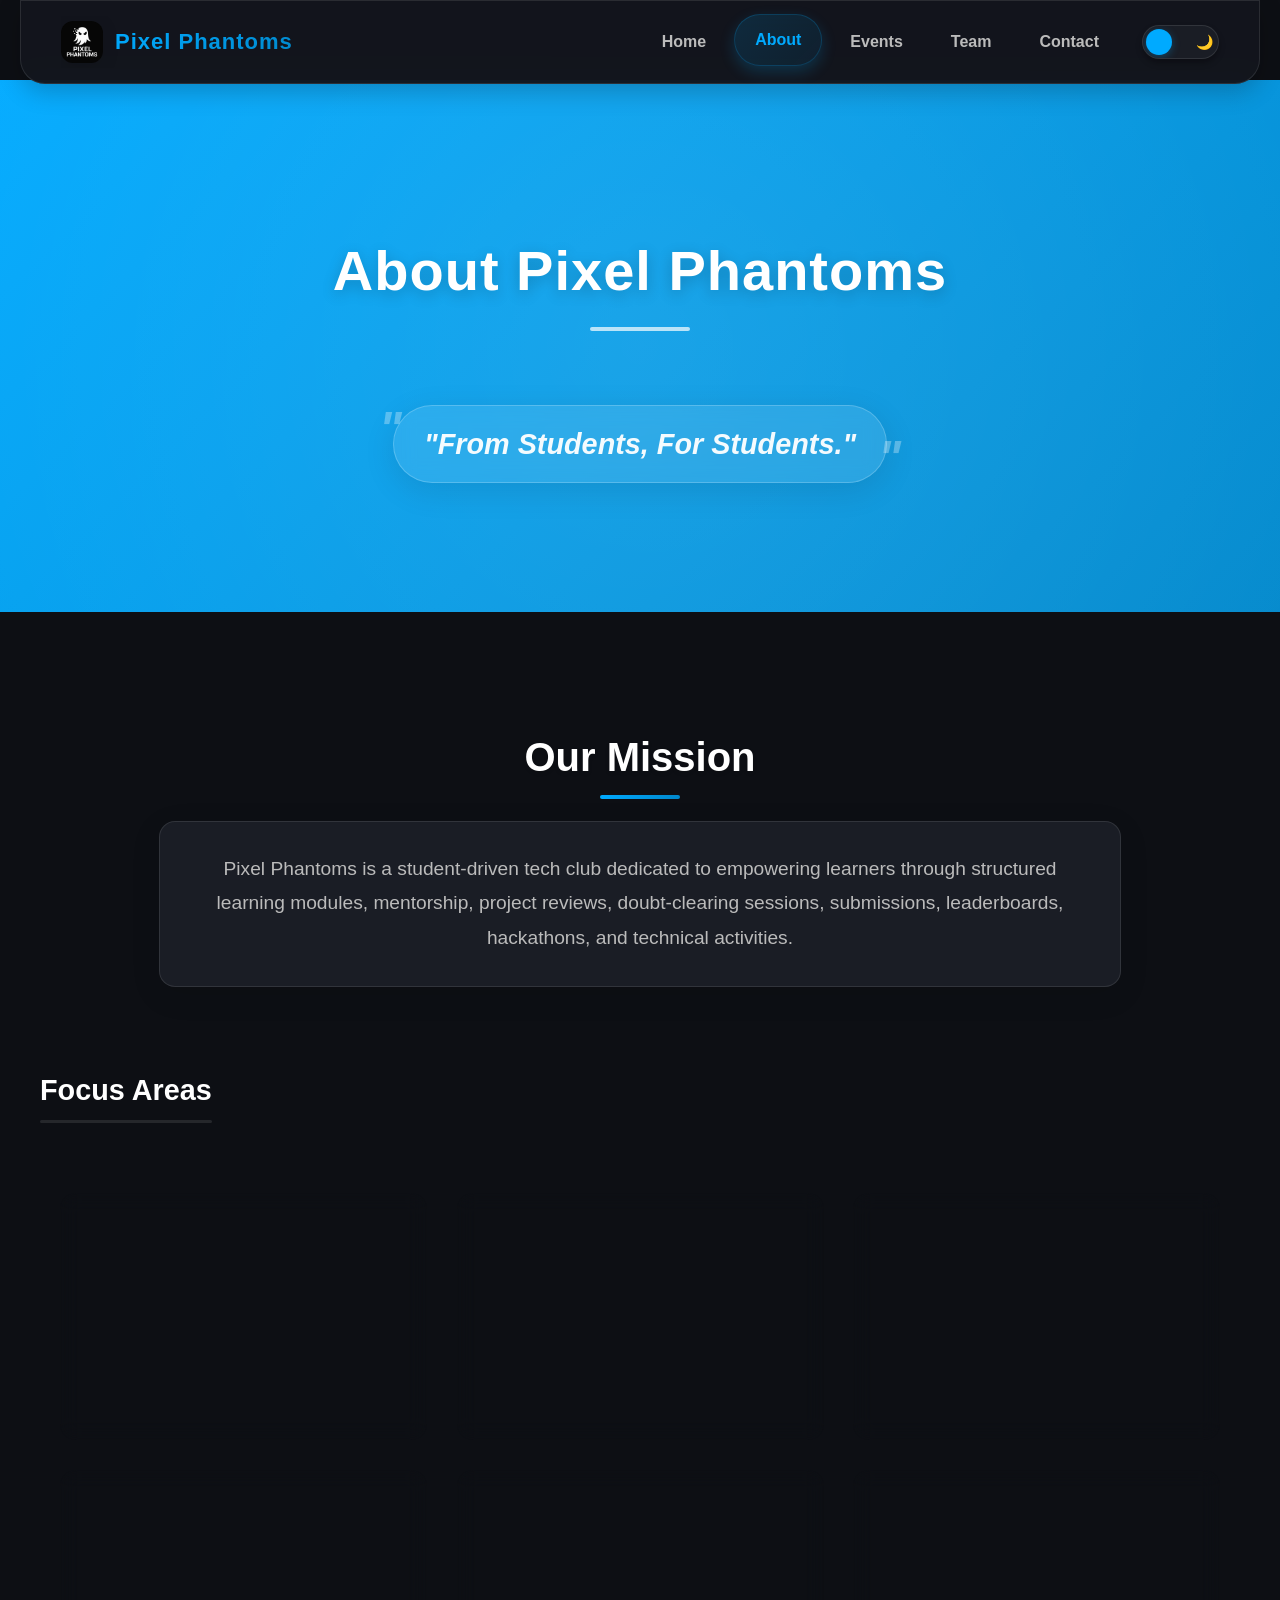
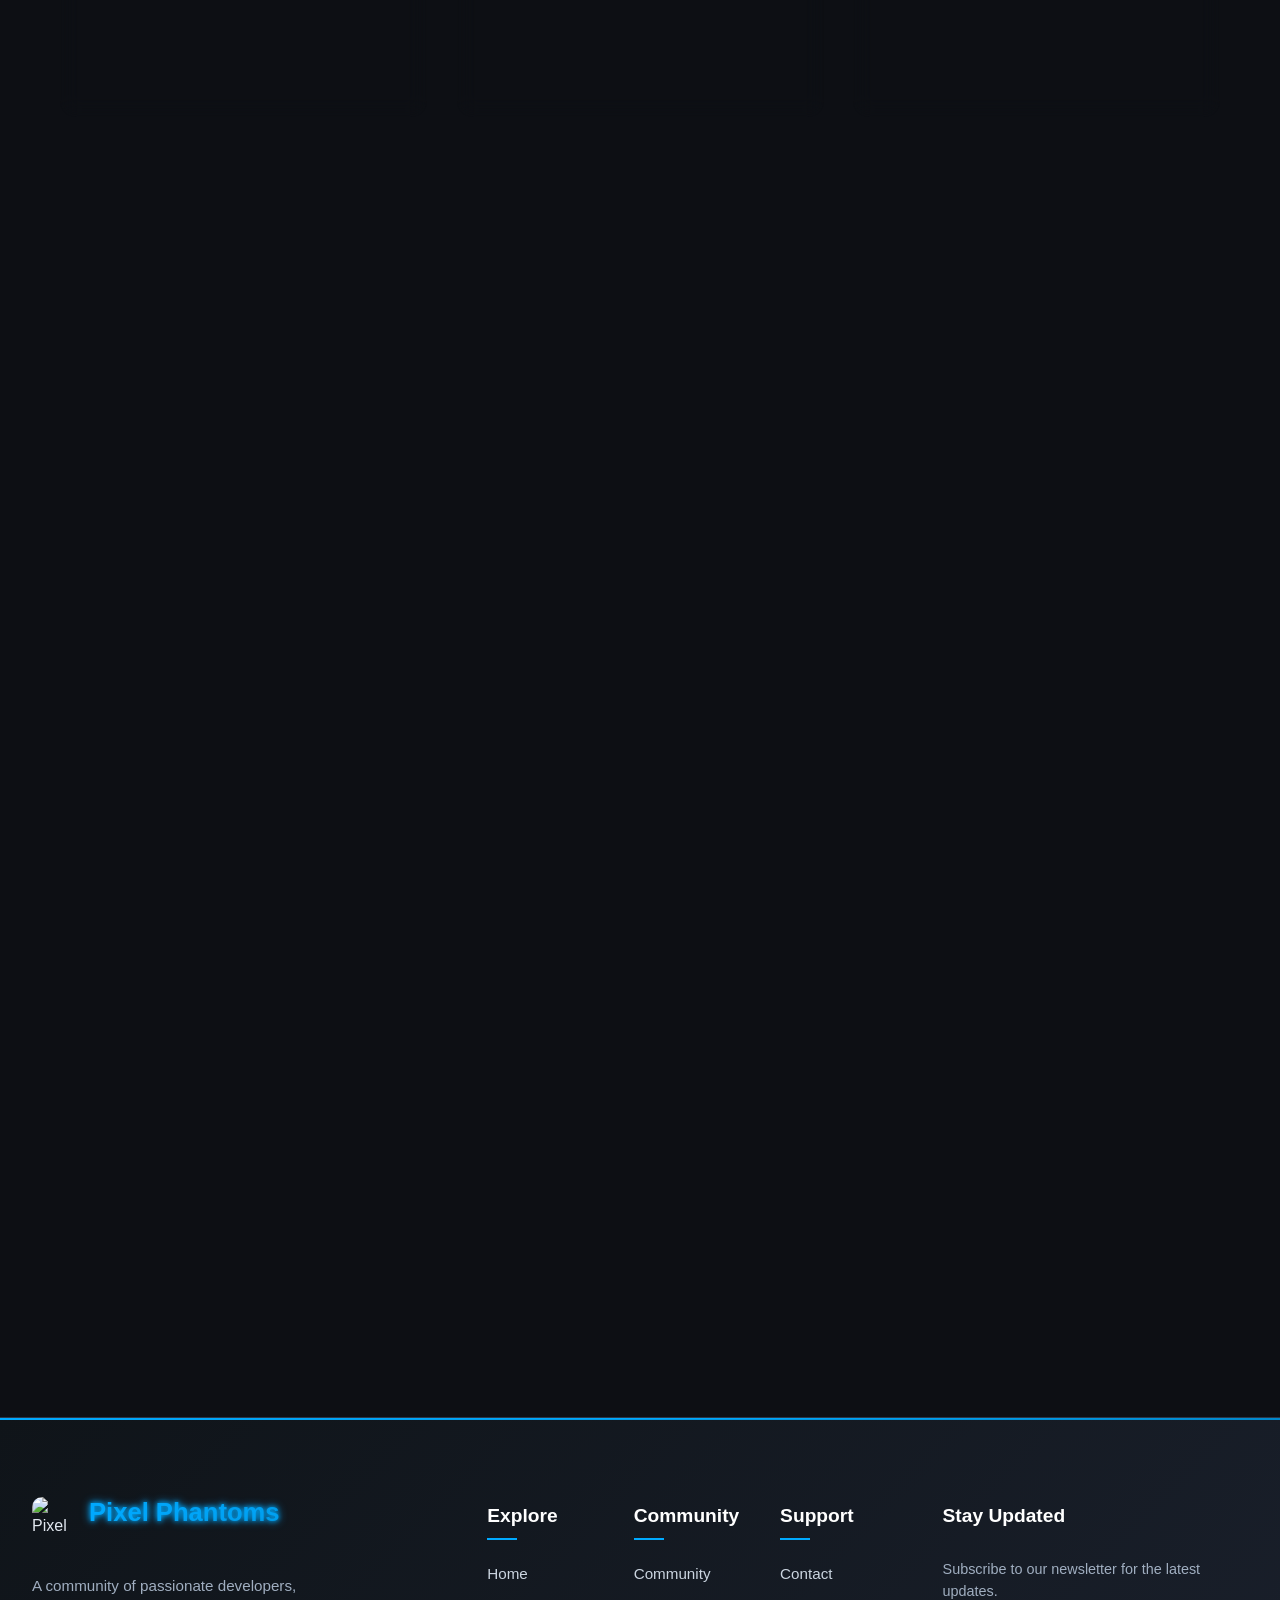
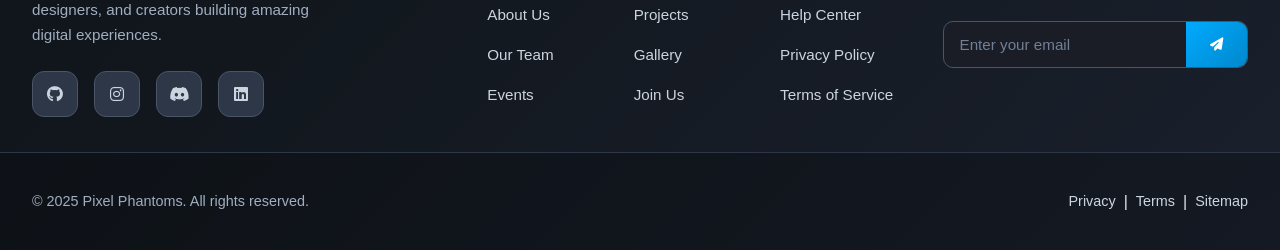
==== commit beb211f2: "Merge pull request #261 from VahantSharma/add-scroll-to-bottom-button Add scroll-to-bottom button wi" ====
--- a/about.html
+++ b/about.html
@@ -9,7 +9,9 @@
 
     <link rel="stylesheet" href="css/style.css">
     <link rel="stylesheet" href="css/about.css">
-    <link rel="stylesheet" href="css/back-to-top.css">    <link rel="stylesheet" href="css/cursor-effect.css">    <link rel="stylesheet" href="https://cdnjs.cloudflare.com/ajax/libs/font-awesome/6.4.0/css/all.min.css">
+    <link rel="stylesheet" href="css/cursor-effect.css">
+    <link rel="stylesheet" href="css/scroll-buttons.css">
+    <link rel="stylesheet" href="https://cdnjs.cloudflare.com/ajax/libs/font-awesome/6.4.0/css/all.min.css">
 </head>
 <body>
 
@@ -193,6 +195,7 @@
     </script>
 
 <script src="js/theme.min.js"></script>
-<script src="js/back-to-top.min.js"></script>
+<script src="js/cursor-effect.js"></script>
+<script src="js/scroll-buttons.js"></script>
 </body>
 </html>
--- a/css/scroll-buttons.css
+++ b/css/scroll-buttons.css
@@ -0,0 +1,139 @@
+/* Scroll Buttons - Both Top and Bottom */
+.scroll-button {
+    position: fixed;
+    right: 30px;
+    width: 50px;
+    height: 50px;
+    border: none;
+    border-radius: 50%;
+    cursor: pointer;
+    font-size: 1.2rem;
+    box-shadow: 0 5px 15px rgba(0, 0, 0, 0.3);
+    opacity: 0;
+    visibility: hidden;
+    transition: all 0.4s cubic-bezier(0.4, 0, 0.2, 1);
+    z-index: 9999;
+    display: flex;
+    align-items: center;
+    justify-content: center;
+    color: white;
+}
+
+.scroll-button.visible {
+    opacity: 1;
+    visibility: visible;
+    transform: translateX(0);
+}
+
+#back-to-top {
+    bottom: 100px;
+    background: var(--accent-color, #00aaff);
+    transform: translateX(100px);
+}
+
+#back-to-top:hover {
+    background: linear-gradient(135deg, var(--accent-color), #0088cc);
+    transform: translateY(-5px) scale(1.05);
+    box-shadow: 0 8px 25px rgba(0, 170, 255, 0.5);
+}
+
+#back-to-top:active {
+    transform: translateY(-3px) scale(0.98);
+}
+
+#scroll-to-bottom {
+    bottom: 30px;
+    background: var(--neon-green, #0aff9d);
+    color: #000;
+    transform: translateX(100px);
+}
+
+#scroll-to-bottom:hover {
+    background: linear-gradient(135deg, #0aff9d, #00ff88);
+    transform: translateY(-5px) scale(1.05);
+    box-shadow: 0 8px 25px rgba(10, 255, 157, 0.5);
+}
+
+#scroll-to-bottom:active {
+    transform: translateY(-3px) scale(0.98);
+}
+
+#back-to-top:focus-visible,
+#scroll-to-bottom:focus-visible {
+    outline: 3px solid var(--accent-color);
+    outline-offset: 4px;
+}
+
+.scroll-button::before {
+    content: attr(aria-label);
+    position: absolute;
+    right: calc(100% + 10px);
+    background: rgba(0, 0, 0, 0.9);
+    color: white;
+    padding: 8px 12px;
+    border-radius: 6px;
+    font-size: 0.85rem;
+    white-space: nowrap;
+    opacity: 0;
+    pointer-events: none;
+    transition: opacity 0.3s ease;
+    font-family: inherit;
+}
+
+.scroll-button:hover::before {
+    opacity: 1;
+}
+
+@media (max-width: 768px) {
+    .scroll-button {
+        right: 20px;
+        width: 45px;
+        height: 45px;
+        font-size: 1rem;
+    }
+    
+    #back-to-top {
+        bottom: 80px;
+    }
+    
+    #scroll-to-bottom {
+        bottom: 20px;
+    }
+    
+    .scroll-button::before {
+        display: none;
+    }
+}
+
+@media (max-width: 480px) {
+    .scroll-button {
+        right: 15px;
+        width: 40px;
+        height: 40px;
+        font-size: 0.9rem;
+    }
+    
+    #back-to-top {
+        bottom: 70px;
+    }
+    
+    #scroll-to-bottom {
+        bottom: 15px;
+    }
+}
+
+@media (prefers-reduced-motion: reduce) {
+    .scroll-button {
+        transition: opacity 0.2s ease, visibility 0.2s ease;
+    }
+    
+    .scroll-button:hover {
+        transform: none;
+    }
+}
+
+@media (prefers-contrast: high) {
+    .scroll-button {
+        border: 2px solid currentColor;
+    }
+}
